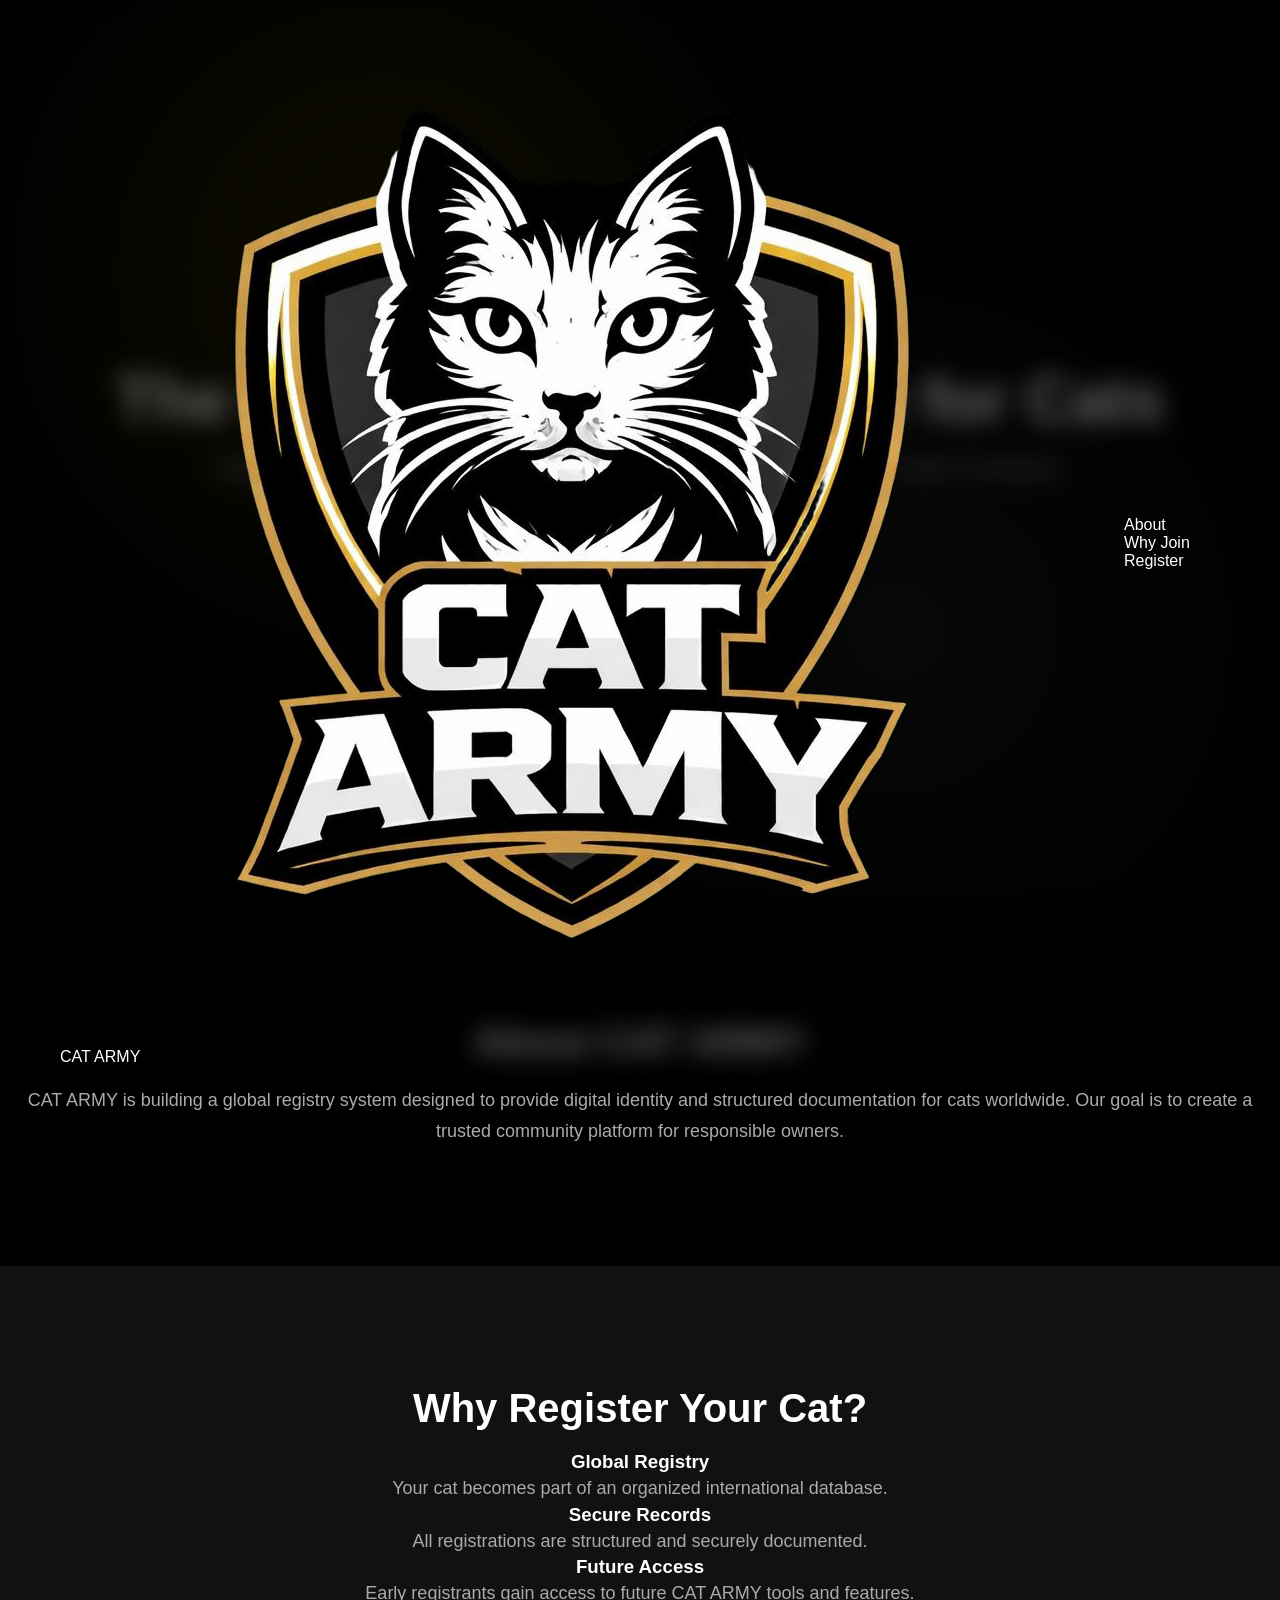
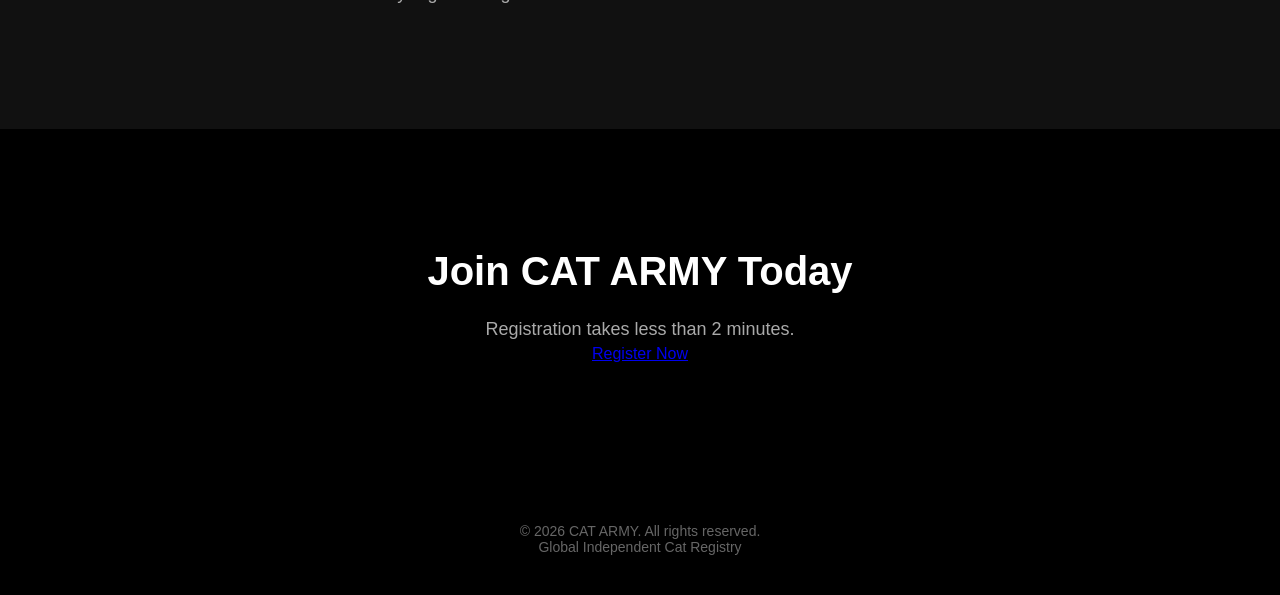
==== index.html @ f0251728 "index.html" ====
<!DOCTYPE html>
<html lang="en">
<head>
<meta charset="UTF-8">
<meta name="viewport" content="width=device-width, initial-scale=1.0">
<title>CAT ARMY | Global Cat Registry</title>

<link rel="preconnect" href="https://fonts.googleapis.com">
<link href="https://fonts.googleapis.com/css2?family=Inter:wght@300;400;600;800&display=swap" rel="stylesheet">

<link rel="stylesheet" href="style.css">
</head>

<body>

<header class="navbar">
    <div class="container nav-container">
        <div class="brand">
            <img src="logo.png" alt="CAT ARMY Logo">
            <span>CAT ARMY</span>
        </div>

        <nav>
            <a href="#about">About</a>
            <a href="#features">Why Join</a>
            <a href="#register">Register</a>
        </nav>
    </div>
</header>

<section class="hero">
    <div class="hero-content">
        <h1>The Global Digital Identity for Cats</h1>
        <p>
            Register your cat in the world’s first independent digital cat registry.
            Secure. Verified. Worldwide.
        </p>

        <a href="https://forms.gle/vBxjdcAimQDf6kmS7" target="_blank" class="btn-primary">
            Register Your Cat
        </a>
    </div>
</section>

<section id="about" class="section">
    <div class="container">
        <h2>About CAT ARMY</h2>
        <p>
            CAT ARMY is building a global registry system designed to provide
            digital identity and structured documentation for cats worldwide.
            Our goal is to create a trusted community platform for responsible owners.
        </p>
    </div>
</section>

<section id="features" class="section dark">
    <div class="container">
        <h2>Why Register Your Cat?</h2>

        <div class="features-grid">
            <div class="feature-card">
                <h3>Global Registry</h3>
                <p>Your cat becomes part of an organized international database.</p>
            </div>

            <div class="feature-card">
                <h3>Secure Records</h3>
                <p>All registrations are structured and securely documented.</p>
            </div>

            <div class="feature-card">
                <h3>Future Access</h3>
                <p>Early registrants gain access to future CAT ARMY tools and features.</p>
            </div>
        </div>
    </div>
</section>

<section id="register" class="section register-section">
    <div class="container">
        <h2>Join CAT ARMY Today</h2>
        <p>Registration takes less than 2 minutes.</p>

        <a href="https://forms.gle/vBxjdcAimQDf6kmS7" target="_blank" class="btn-primary large">
            Register Now
        </a>
    </div>
</section>

<footer>
    <div class="container footer-content">
        <p>© 2026 CAT ARMY. All rights reserved.</p>
        <p>Global Independent Cat Registry</p>
    </div>
</footer>

</body>
</html>
---- style.css ----
* {
    margin: 0;
    padding: 0;
    box-sizing: border-box;
}

body {
    font-family: 'Montserrat', sans-serif;
    background: #000;
    color: white;
    scroll-behavior: smooth;
}

/* NAVBAR */
.navbar {
    position: fixed;
    width: 100%;
    padding: 20px 60px;
    background: rgba(0,0,0,0.6);
    backdrop-filter: blur(12px);
    z-index: 1000;
}

.nav-container {
    display: flex;
    justify-content: space-between;
    align-items: center;
}

.logo {
    font-weight: 900;
    font-size: 22px;
    color: gold;
}

nav a {
    color: white;
    margin-left: 40px;
    text-decoration: none;
    font-weight: 500;
    transition: 0.3s;
}

nav a:hover {
    color: gold;
}

/* HERO */
.hero {
    height: 100vh;
    display: flex;
    align-items: center;
    justify-content: center;
    text-align: center;
    padding: 0 20px;
    background:
        radial-gradient(circle at 30% 30%, rgba(255,215,0,0.15), transparent 40%),
        radial-gradient(circle at 70% 70%, rgba(255,255,255,0.08), transparent 40%),
        #000;
}

.hero-content h1 {
    font-size: 64px;
    font-weight: 900;
    margin-bottom: 20px;
}

.hero-content p {
    font-size: 20px;
    color: #bbb;
    margin-bottom: 40px;
}

/* BUTTON */
.btn {
    display: inline-block;
    padding: 15px 40px;
    background: linear-gradient(45deg, gold, #d4af37);
    color: black;
    text-decoration: none;
    font-weight: 700;
    border-radius: 6px;
    transition: 0.3s ease;
}

.btn:hover {
    transform: translateY(-5px);
    box-shadow: 0 15px 30px rgba(255,215,0,0.3);
}

/* SECTIONS */
.section {
    padding: 120px 20px;
    text-align: center;
}

.section-content {
    max-width: 800px;
    margin: auto;
}

.section h2 {
    font-size: 40px;
    margin-bottom: 20px;
}

.section p {
    color: #aaa;
    line-height: 1.7;
    font-size: 18px;
}

.dark {
    background: #111;
}

.darker {
    background: #0a0a0a;
}

/* FOOTER */
footer {
    padding: 40px;
    text-align: center;
    background: #000;
    color: #666;
    font-size: 14px;
}
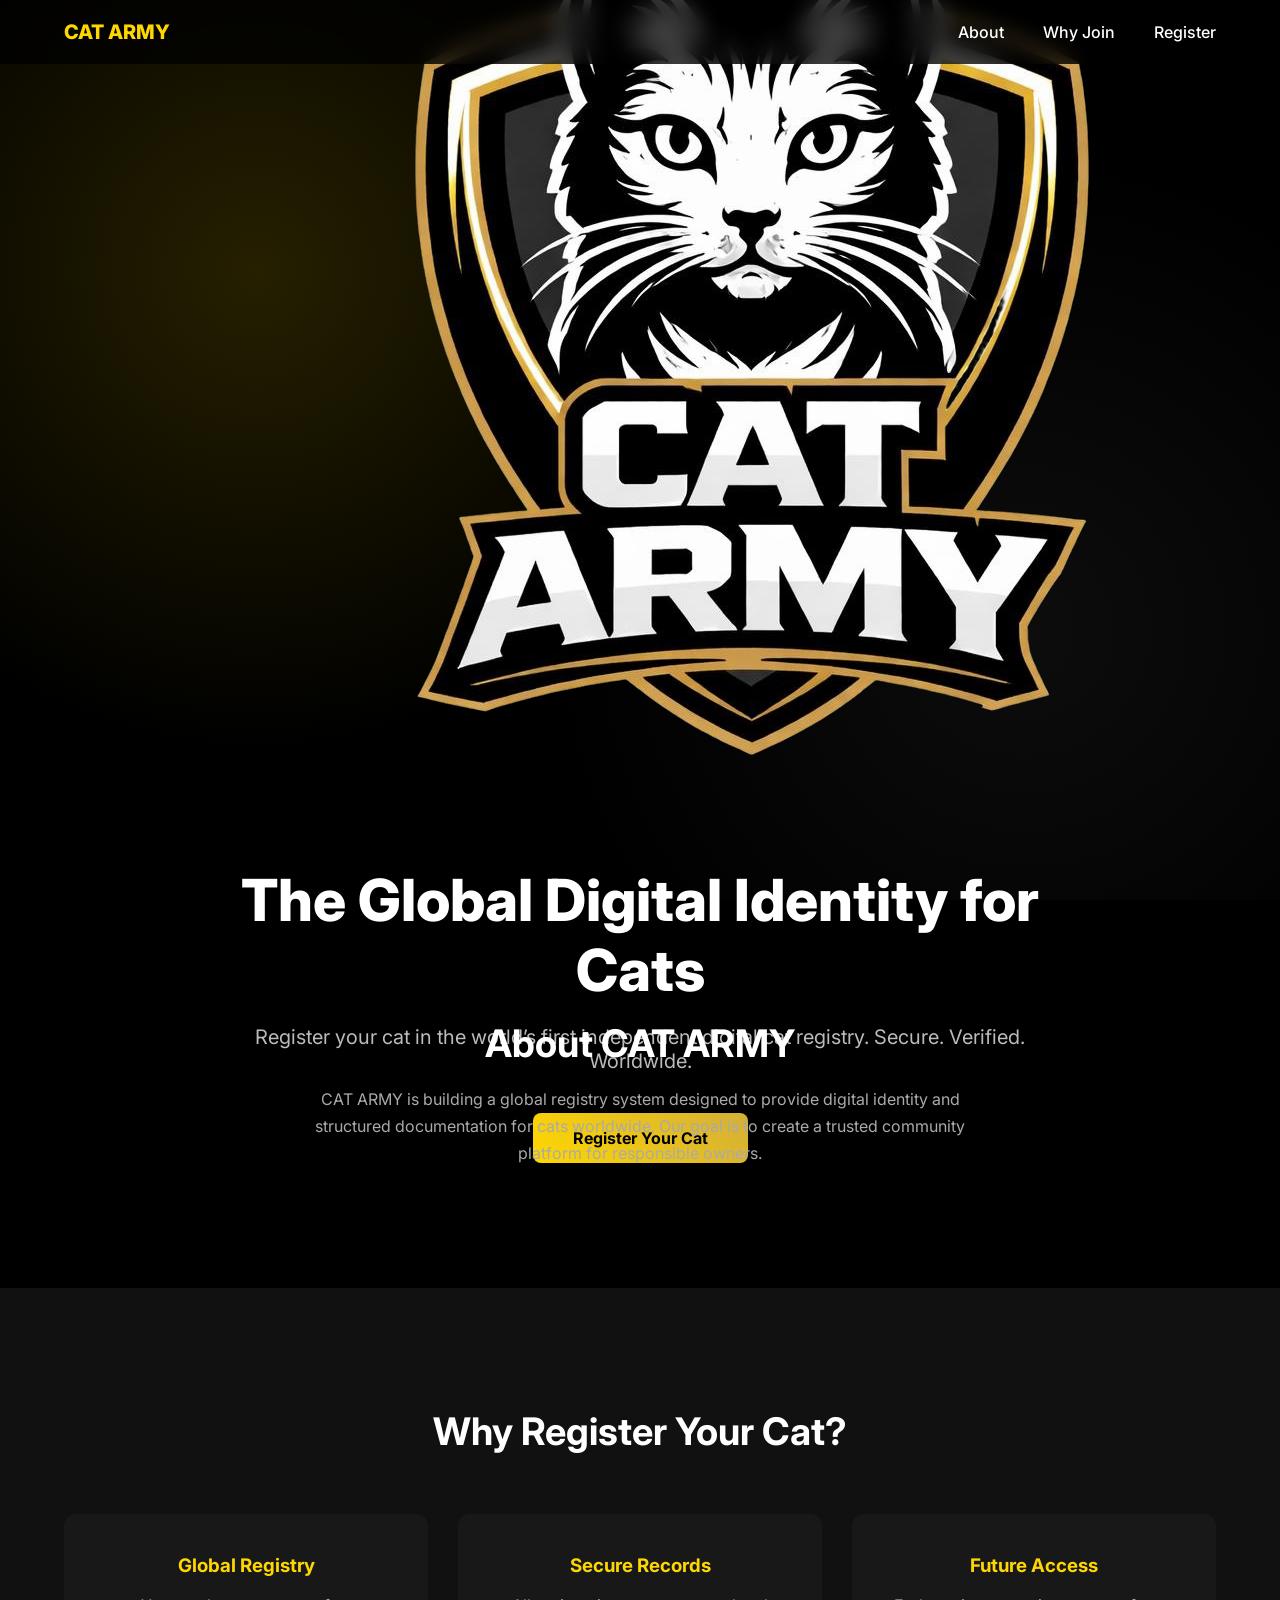
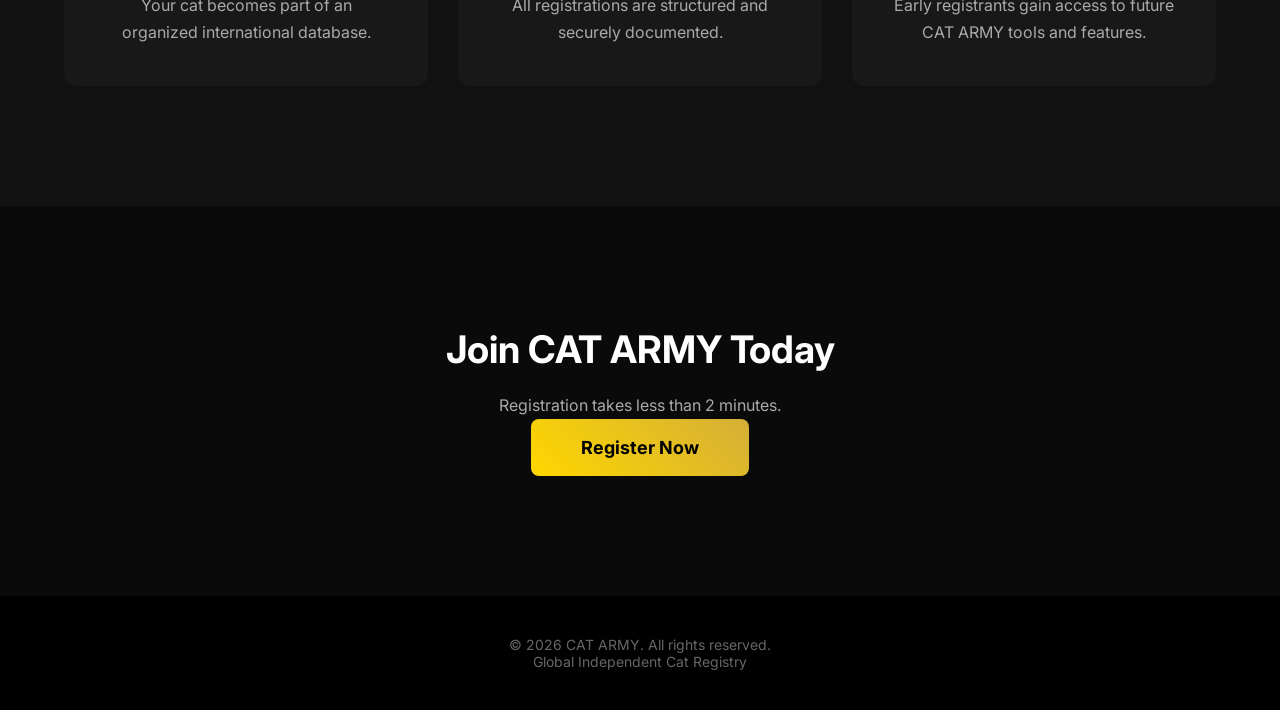
==== commit 173317e8: "index.html" ====
--- a/index.html
+++ b/index.html
@@ -16,8 +16,7 @@
 <header class="navbar">
     <div class="container nav-container">
         <div class="brand">
-            <img src="logo.png" alt="CAT ARMY Logo">
-            <span>CAT ARMY</span>
+            CAT ARMY
         </div>
 
         <nav>
@@ -30,7 +29,11 @@
 
 <section class="hero">
     <div class="hero-content">
+
+        <img src="logo.png" alt="CAT ARMY Logo" class="hero-logo">
+
         <h1>The Global Digital Identity for Cats</h1>
+
         <p>
             Register your cat in the world’s first independent digital cat registry.
             Secure. Verified. Worldwide.
@@ -39,6 +42,7 @@
         <a href="https://forms.gle/vBxjdcAimQDf6kmS7" target="_blank" class="btn-primary">
             Register Your Cat
         </a>
+
     </div>
 </section>
 
--- a/style.css
+++ b/style.css
@@ -5,19 +5,25 @@
 }
 
 body {
-    font-family: 'Montserrat', sans-serif;
+    font-family: 'Inter', sans-serif;
     background: #000;
     color: white;
     scroll-behavior: smooth;
+}
+
+.container {
+    width: 90%;
+    max-width: 1200px;
+    margin: auto;
 }
 
 /* NAVBAR */
 .navbar {
     position: fixed;
     width: 100%;
-    padding: 20px 60px;
-    background: rgba(0,0,0,0.6);
-    backdrop-filter: blur(12px);
+    padding: 20px 0;
+    background: rgba(0,0,0,0.75);
+    backdrop-filter: blur(10px);
     z-index: 1000;
 }
 
@@ -27,15 +33,23 @@
     align-items: center;
 }
 
-.logo {
-    font-weight: 900;
-    font-size: 22px;
+.brand {
+    display: flex;
+    align-items: center;
+    gap: 12px;
+    font-weight: 800;
+    font-size: 20px;
     color: gold;
+}
+
+.brand img {
+    width: 40px;
+    height: 40px;
 }
 
 nav a {
     color: white;
-    margin-left: 40px;
+    margin-left: 35px;
     text-decoration: none;
     font-weight: 500;
     transition: 0.3s;
@@ -52,77 +66,108 @@
     align-items: center;
     justify-content: center;
     text-align: center;
-    padding: 0 20px;
+    padding-top: 100px;
     background:
-        radial-gradient(circle at 30% 30%, rgba(255,215,0,0.15), transparent 40%),
-        radial-gradient(circle at 70% 70%, rgba(255,255,255,0.08), transparent 40%),
+        radial-gradient(circle at 20% 30%, rgba(255,215,0,0.15), transparent 40%),
+        radial-gradient(circle at 80% 70%, rgba(255,255,255,0.05), transparent 40%),
         #000;
 }
 
-.hero-content h1 {
-    font-size: 64px;
-    font-weight: 900;
+.hero-content {
+    max-width: 800px;
+}
+
+.hero h1 {
+    font-size: 58px;
+    font-weight: 800;
     margin-bottom: 20px;
 }
 
-.hero-content p {
+.hero p {
     font-size: 20px;
     color: #bbb;
     margin-bottom: 40px;
 }
 
 /* BUTTON */
-.btn {
+.btn-primary {
     display: inline-block;
     padding: 15px 40px;
     background: linear-gradient(45deg, gold, #d4af37);
     color: black;
     text-decoration: none;
     font-weight: 700;
-    border-radius: 6px;
+    border-radius: 8px;
     transition: 0.3s ease;
 }
 
-.btn:hover {
-    transform: translateY(-5px);
+.btn-primary:hover {
+    transform: translateY(-4px);
     box-shadow: 0 15px 30px rgba(255,215,0,0.3);
+}
+
+.large {
+    padding: 18px 50px;
+    font-size: 18px;
 }
 
 /* SECTIONS */
 .section {
-    padding: 120px 20px;
+    padding: 120px 0;
     text-align: center;
 }
 
-.section-content {
-    max-width: 800px;
-    margin: auto;
+.section.dark {
+    background: #111;
 }
 
 .section h2 {
-    font-size: 40px;
+    font-size: 38px;
     margin-bottom: 20px;
 }
 
 .section p {
+    max-width: 700px;
+    margin: auto;
     color: #aaa;
     line-height: 1.7;
-    font-size: 18px;
 }
 
-.dark {
-    background: #111;
+/* FEATURES */
+.features-grid {
+    margin-top: 60px;
+    display: grid;
+    grid-template-columns: repeat(auto-fit, minmax(250px, 1fr));
+    gap: 30px;
 }
 
-.darker {
+.feature-card {
+    background: #181818;
+    padding: 40px;
+    border-radius: 12px;
+    transition: 0.3s;
+}
+
+.feature-card:hover {
+    transform: translateY(-8px);
+    background: #1f1f1f;
+}
+
+.feature-card h3 {
+    margin-bottom: 15px;
+    color: gold;
+}
+
+/* REGISTER SECTION */
+.register-section {
     background: #0a0a0a;
 }
 
 /* FOOTER */
 footer {
-    padding: 40px;
+    background: #000;
+    padding: 40px 0;
     text-align: center;
-    background: #000;
     color: #666;
     font-size: 14px;
 }
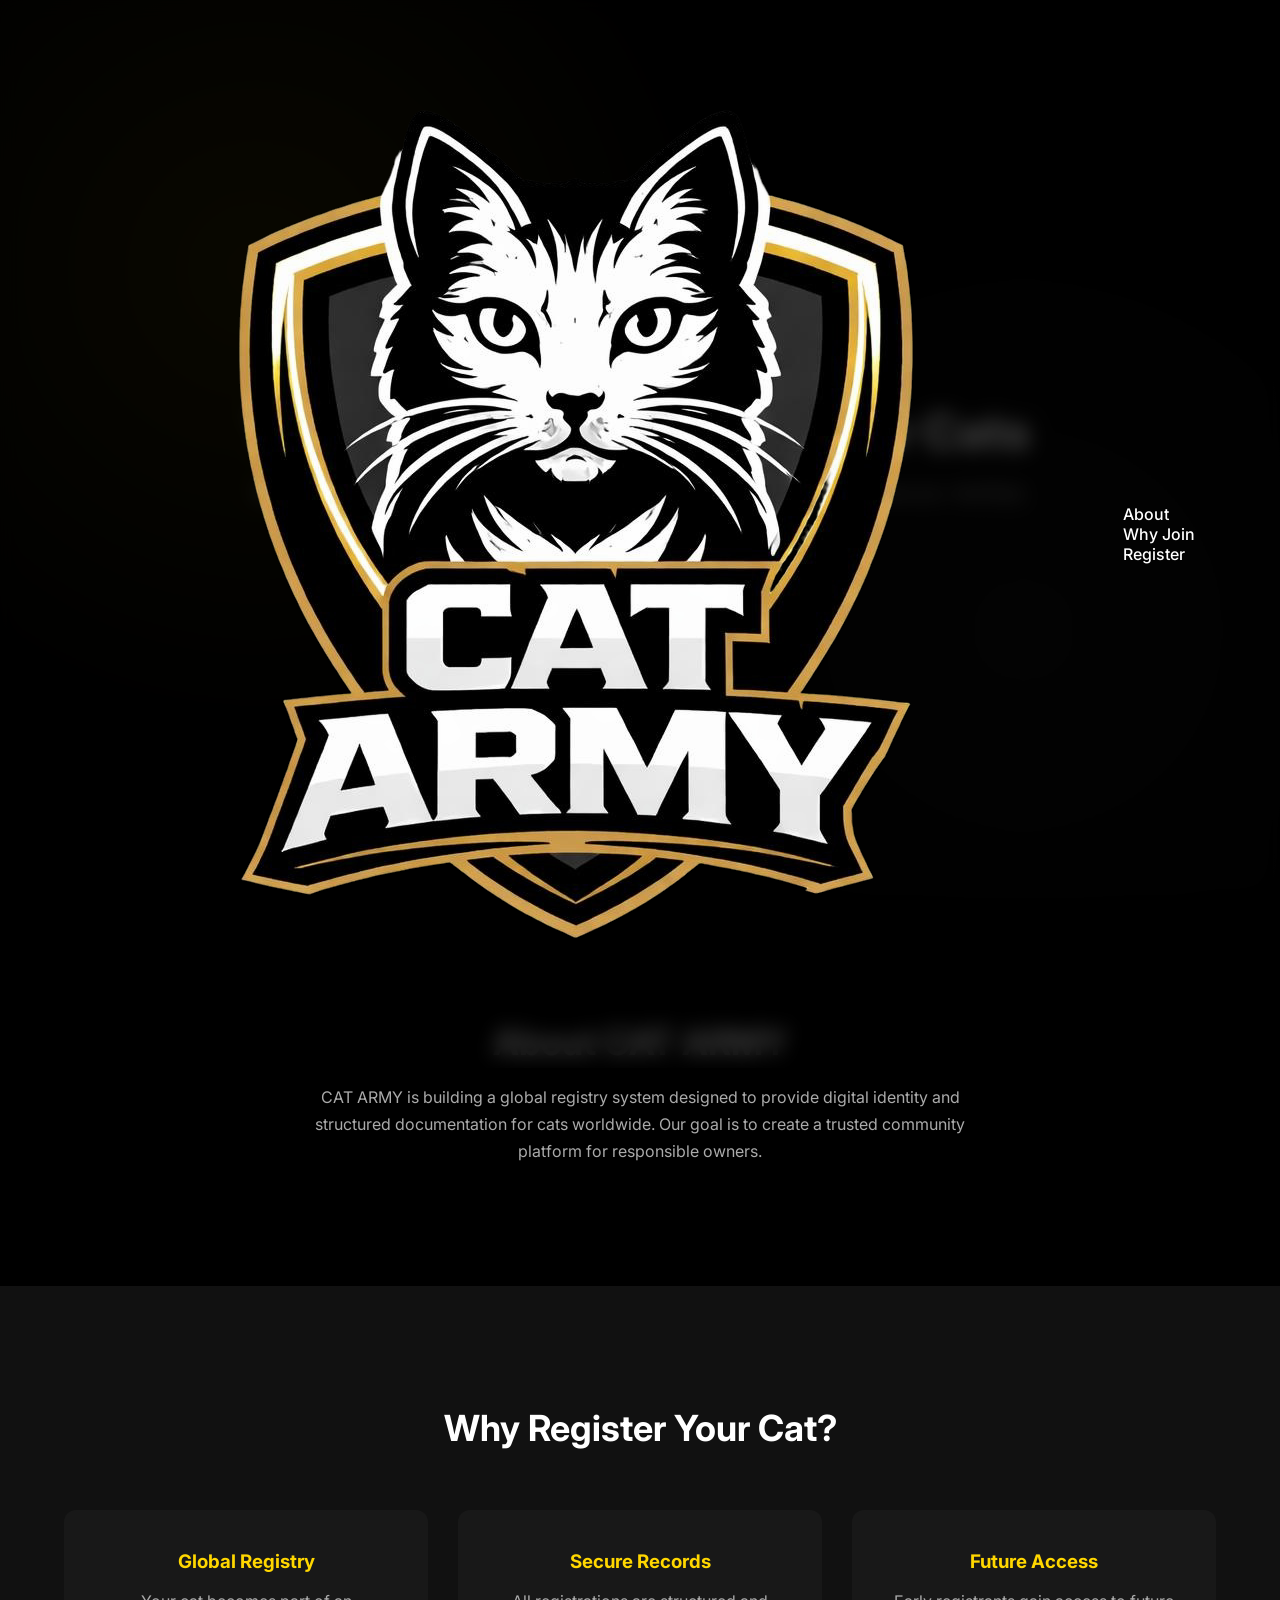
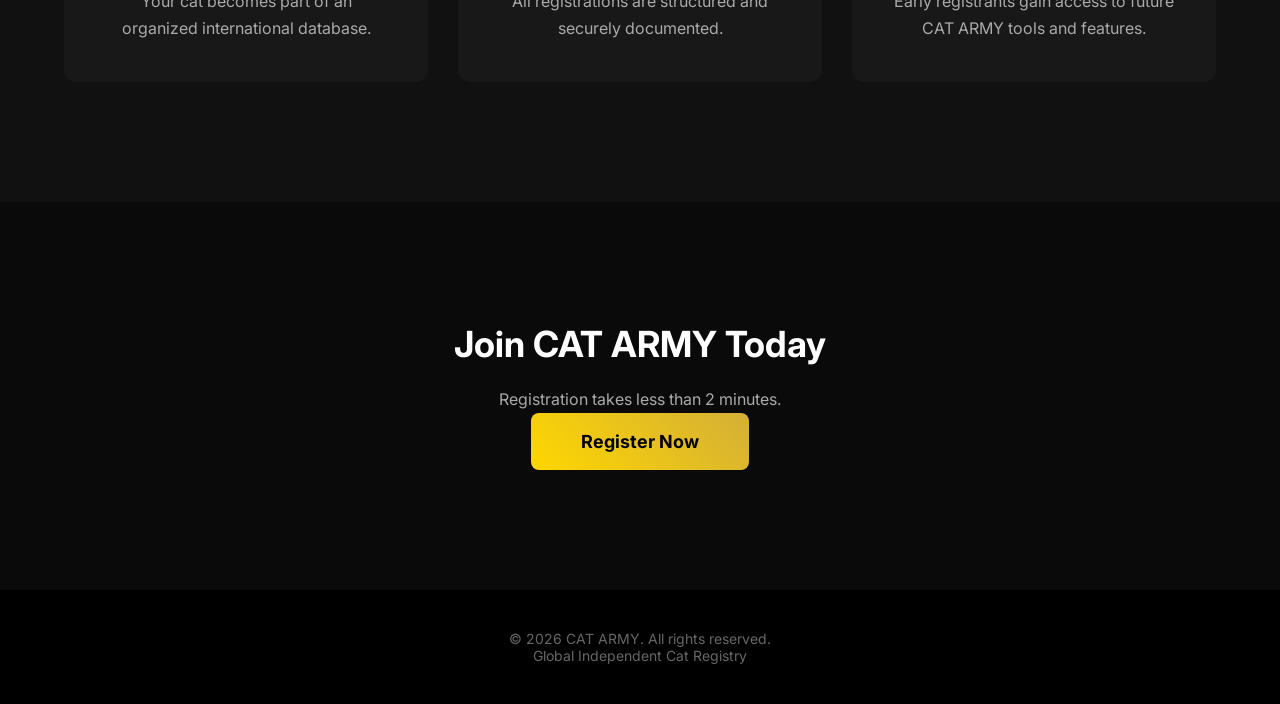
==== commit 0af71e88: "Update index.html" ====
--- a/index.html
+++ b/index.html
@@ -15,27 +15,28 @@
 
 <header class="navbar">
     <div class="container nav-container">
-        <div class="brand">
-            CAT ARMY
-        </div>
+
+        <!-- Clickable circle logo -->
+        <a href="index.html" class="logo-link">
+            <img src="logo.png" alt="CAT ARMY Logo" class="nav-logo">
+        </a>
 
         <nav>
             <a href="#about">About</a>
             <a href="#features">Why Join</a>
             <a href="#register">Register</a>
         </nav>
+
     </div>
 </header>
 
 <section class="hero">
     <div class="hero-content">
 
-        <img src="logo.png" alt="CAT ARMY Logo" class="hero-logo">
-
         <h1>The Global Digital Identity for Cats</h1>
 
         <p>
-            Register your cat in the world’s first independent digital cat registry.
+            Register your cat in the world's first independent digital cat registry.
             Secure. Verified. Worldwide.
         </p>
 
--- a/style.css
+++ b/style.css
@@ -34,17 +34,9 @@
 }
 
 .brand {
-    display: flex;
-    align-items: center;
-    gap: 12px;
     font-weight: 800;
     font-size: 20px;
     color: gold;
-}
-
-.brand img {
-    width: 40px;
-    height: 40px;
 }
 
 nav a {
@@ -61,12 +53,12 @@
 
 /* HERO */
 .hero {
-    height: 100vh;
+    min-height: 100vh;
     display: flex;
     align-items: center;
     justify-content: center;
     text-align: center;
-    padding-top: 100px;
+    padding-top: 120px;
     background:
         radial-gradient(circle at 20% 30%, rgba(255,215,0,0.15), transparent 40%),
         radial-gradient(circle at 80% 70%, rgba(255,255,255,0.05), transparent 40%),
@@ -77,8 +69,14 @@
     max-width: 800px;
 }
 
+.hero-logo {
+    width: 320px;
+    max-width: 80%;
+    margin-bottom: 40px;
+}
+
 .hero h1 {
-    font-size: 58px;
+    font-size: 48px;
     font-weight: 800;
     margin-bottom: 20px;
 }
@@ -122,7 +120,7 @@
 }
 
 .section h2 {
-    font-size: 38px;
+    font-size: 36px;
     margin-bottom: 20px;
 }
 
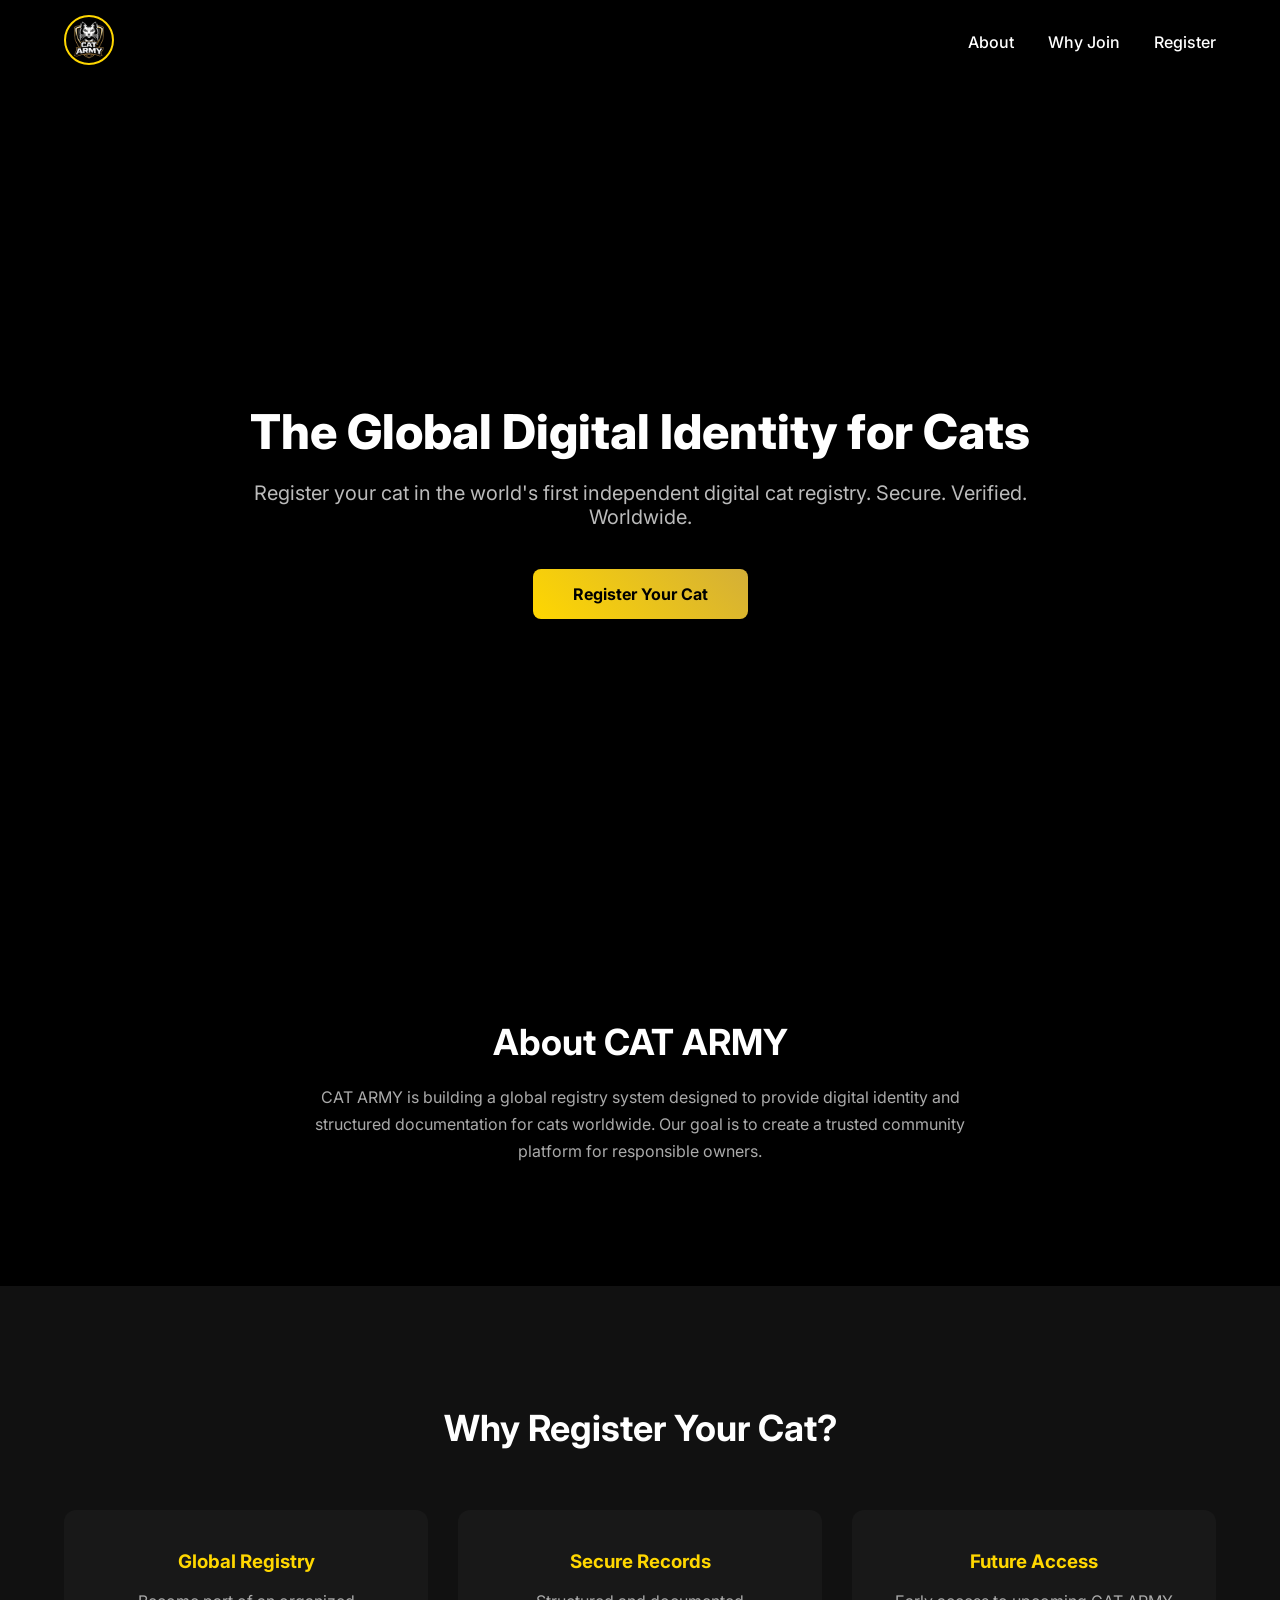
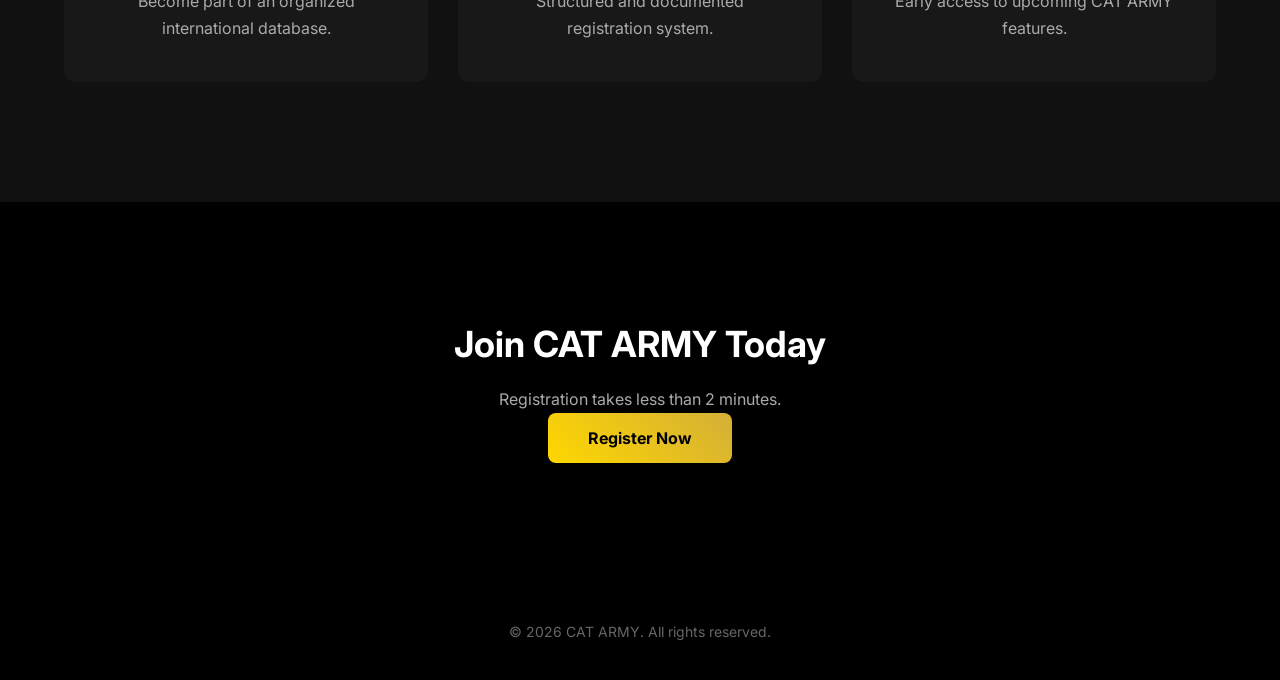
==== commit 6219e409: "index.html" ====
--- a/index.html
+++ b/index.html
@@ -5,9 +5,7 @@
 <meta name="viewport" content="width=device-width, initial-scale=1.0">
 <title>CAT ARMY | Global Cat Registry</title>
 
-<link rel="preconnect" href="https://fonts.googleapis.com">
-<link href="https://fonts.googleapis.com/css2?family=Inter:wght@300;400;600;800&display=swap" rel="stylesheet">
-
+<link href="https://fonts.googleapis.com/css2?family=Inter:wght@400;600;800&display=swap" rel="stylesheet">
 <link rel="stylesheet" href="style.css">
 </head>
 
@@ -16,9 +14,9 @@
 <header class="navbar">
     <div class="container nav-container">
 
-        <!-- Clickable circle logo -->
-        <a href="index.html" class="logo-link">
-            <img src="logo.png" alt="CAT ARMY Logo" class="nav-logo">
+        <!-- Circular clickable logo -->
+        <a href="index.html">
+            <img src="logo.png" class="nav-logo" alt="CAT ARMY">
         </a>
 
         <nav>
@@ -32,9 +30,7 @@
 
 <section class="hero">
     <div class="hero-content">
-
         <h1>The Global Digital Identity for Cats</h1>
-
         <p>
             Register your cat in the world's first independent digital cat registry.
             Secure. Verified. Worldwide.
@@ -43,7 +39,6 @@
         <a href="https://forms.gle/vBxjdcAimQDf6kmS7" target="_blank" class="btn-primary">
             Register Your Cat
         </a>
-
     </div>
 </section>
 
@@ -65,38 +60,35 @@
         <div class="features-grid">
             <div class="feature-card">
                 <h3>Global Registry</h3>
-                <p>Your cat becomes part of an organized international database.</p>
+                <p>Become part of an organized international database.</p>
             </div>
 
             <div class="feature-card">
                 <h3>Secure Records</h3>
-                <p>All registrations are structured and securely documented.</p>
+                <p>Structured and documented registration system.</p>
             </div>
 
             <div class="feature-card">
                 <h3>Future Access</h3>
-                <p>Early registrants gain access to future CAT ARMY tools and features.</p>
+                <p>Early access to upcoming CAT ARMY features.</p>
             </div>
         </div>
     </div>
 </section>
 
-<section id="register" class="section register-section">
+<section id="register" class="section">
     <div class="container">
         <h2>Join CAT ARMY Today</h2>
         <p>Registration takes less than 2 minutes.</p>
 
-        <a href="https://forms.gle/vBxjdcAimQDf6kmS7" target="_blank" class="btn-primary large">
+        <a href="https://forms.gle/vBxjdcAimQDf6kmS7" target="_blank" class="btn-primary">
             Register Now
         </a>
     </div>
 </section>
 
 <footer>
-    <div class="container footer-content">
-        <p>© 2026 CAT ARMY. All rights reserved.</p>
-        <p>Global Independent Cat Registry</p>
-    </div>
+    <p>© 2026 CAT ARMY. All rights reserved.</p>
 </footer>
 
 </body>
--- a/style.css
+++ b/style.css
@@ -21,9 +21,9 @@
 .navbar {
     position: fixed;
     width: 100%;
-    padding: 20px 0;
-    background: rgba(0,0,0,0.75);
-    backdrop-filter: blur(10px);
+    padding: 15px 0;
+    background: rgba(0,0,0,0.85);
+    backdrop-filter: blur(8px);
     z-index: 1000;
 }
 
@@ -33,15 +33,29 @@
     align-items: center;
 }
 
-.brand {
-    font-weight: 800;
-    font-size: 20px;
-    color: gold;
+/* Small circle logo */
+.logo-link {
+    display: flex;
+    align-items: center;
+}
+
+.nav-logo {
+    width: 50px;
+    height: 50px;
+    object-fit: cover;
+    border-radius: 50%;
+    border: 2px solid gold;
+    cursor: pointer;
+    transition: 0.3s;
+}
+
+.nav-logo:hover {
+    transform: scale(1.05);
 }
 
 nav a {
     color: white;
-    margin-left: 35px;
+    margin-left: 30px;
     text-decoration: none;
     font-weight: 500;
     transition: 0.3s;
@@ -59,20 +73,11 @@
     justify-content: center;
     text-align: center;
     padding-top: 120px;
-    background:
-        radial-gradient(circle at 20% 30%, rgba(255,215,0,0.15), transparent 40%),
-        radial-gradient(circle at 80% 70%, rgba(255,255,255,0.05), transparent 40%),
-        #000;
+    background: #000;
 }
 
 .hero-content {
     max-width: 800px;
-}
-
-.hero-logo {
-    width: 320px;
-    max-width: 80%;
-    margin-bottom: 40px;
 }
 
 .hero h1 {
@@ -101,7 +106,7 @@
 
 .btn-primary:hover {
     transform: translateY(-4px);
-    box-shadow: 0 15px 30px rgba(255,215,0,0.3);
+    box-shadow: 0 10px 25px rgba(255,215,0,0.3);
 }
 
 .large {
@@ -147,7 +152,7 @@
 }
 
 .feature-card:hover {
-    transform: translateY(-8px);
+    transform: translateY(-6px);
     background: #1f1f1f;
 }
 
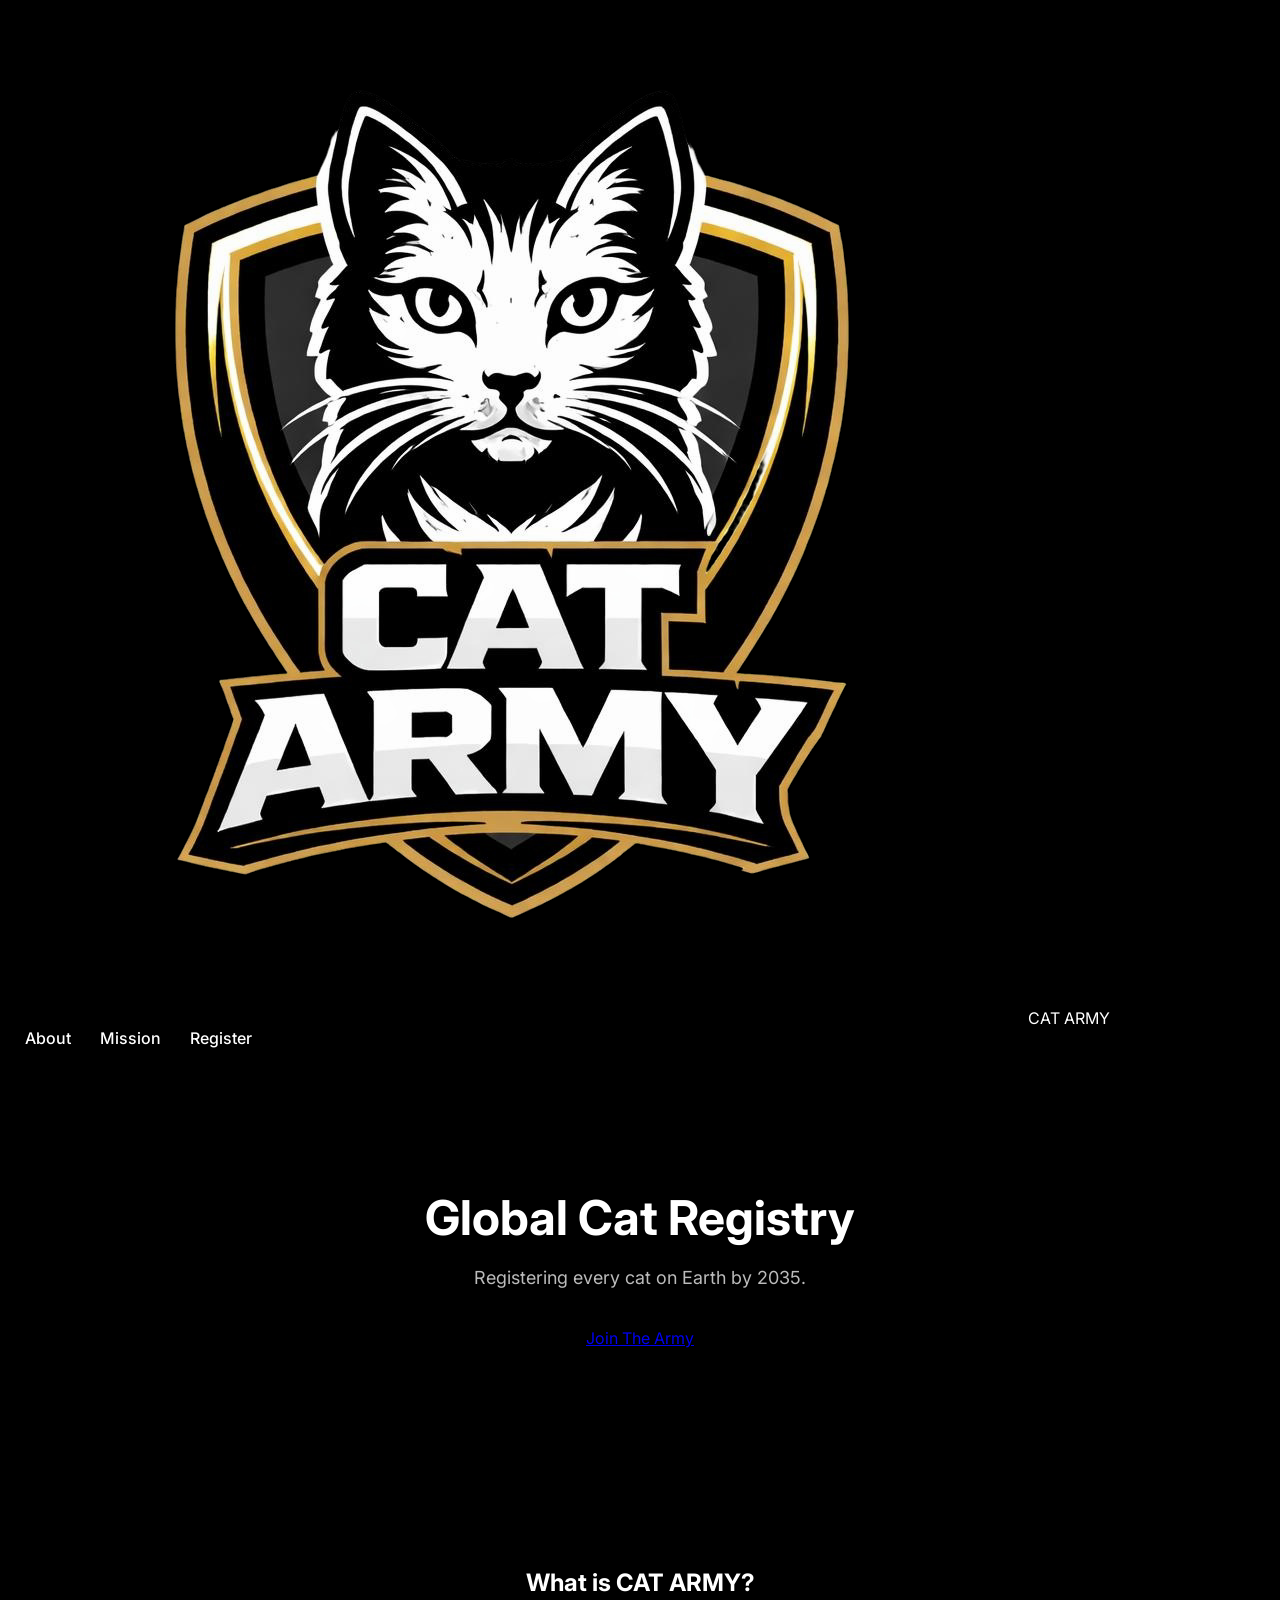
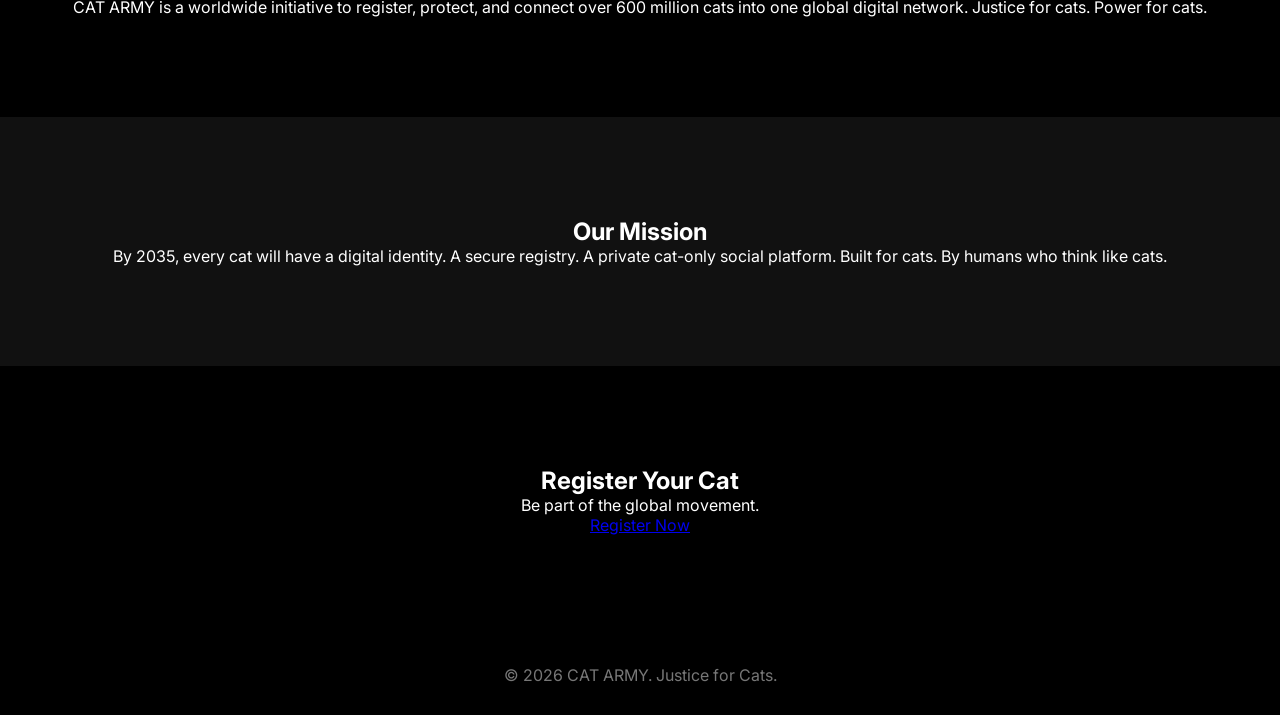
==== commit c2f86cf3: "index.html" ====
--- a/index.html
+++ b/index.html
@@ -1,95 +1,73 @@
 <!DOCTYPE html>
 <html lang="en">
 <head>
-<meta charset="UTF-8">
-<meta name="viewport" content="width=device-width, initial-scale=1.0">
-<title>CAT ARMY | Global Cat Registry</title>
+    <meta charset="UTF-8">
+    <title>CAT ARMY | Global Cat Registry</title>
+    <meta name="viewport" content="width=device-width, initial-scale=1.0">
 
-<link href="https://fonts.googleapis.com/css2?family=Inter:wght@400;600;800&display=swap" rel="stylesheet">
-<link rel="stylesheet" href="style.css">
+    <!-- Google Font -->
+    <link href="https://fonts.googleapis.com/css2?family=Inter:wght@300;400;600;700&display=swap" rel="stylesheet">
+
+    <link rel="stylesheet" href="style.css">
 </head>
-
 <body>
 
-<header class="navbar">
-    <div class="container nav-container">
+    <!-- HEADER -->
+    <header class="header">
+        <div class="logo">
+            <img src="CAT ARMY LOGO.png" alt="CAT ARMY">
+            <span>CAT ARMY</span>
+        </div>
 
-        <!-- Circular clickable logo -->
-        <a href="index.html">
-            <img src="logo.png" class="nav-logo" alt="CAT ARMY">
-        </a>
-
-        <nav>
+        <nav class="nav">
             <a href="#about">About</a>
-            <a href="#features">Why Join</a>
+            <a href="#mission">Mission</a>
             <a href="#register">Register</a>
         </nav>
+    </header>
 
-    </div>
-</header>
+    <!-- HERO -->
+    <section class="hero">
+        <div class="hero-content">
+            <h1>Global Cat Registry</h1>
+            <p>Registering every cat on Earth by 2035.</p>
+            <a href="#register" class="btn">Join The Army</a>
+        </div>
+    </section>
 
-<section class="hero">
-    <div class="hero-content">
-        <h1>The Global Digital Identity for Cats</h1>
+    <!-- ABOUT -->
+    <section class="section" id="about">
+        <h2>What is CAT ARMY?</h2>
         <p>
-            Register your cat in the world's first independent digital cat registry.
-            Secure. Verified. Worldwide.
+            CAT ARMY is a worldwide initiative to register, protect,
+            and connect over 600 million cats into one global digital network.
+            Justice for cats. Power for cats.
         </p>
+    </section>
 
-        <a href="https://forms.gle/vBxjdcAimQDf6kmS7" target="_blank" class="btn-primary">
-            Register Your Cat
-        </a>
-    </div>
-</section>
+    <!-- MISSION -->
+    <section class="section dark" id="mission">
+        <h2>Our Mission</h2>
+        <p>
+            By 2035, every cat will have a digital identity.
+            A secure registry. A private cat-only social platform.
+            Built for cats. By humans who think like cats.
+        </p>
+    </section>
 
-<section id="about" class="section">
-    <div class="container">
-        <h2>About CAT ARMY</h2>
+    <!-- REGISTER -->
+    <section class="section" id="register">
+        <h2>Register Your Cat</h2>
         <p>
-            CAT ARMY is building a global registry system designed to provide
-            digital identity and structured documentation for cats worldwide.
-            Our goal is to create a trusted community platform for responsible owners.
+            Be part of the global movement.
         </p>
-    </div>
-</section>
+        <a href="#" class="btn">Register Now</a>
+    </section>
 
-<section id="features" class="section dark">
-    <div class="container">
-        <h2>Why Register Your Cat?</h2>
-
-        <div class="features-grid">
-            <div class="feature-card">
-                <h3>Global Registry</h3>
-                <p>Become part of an organized international database.</p>
-            </div>
-
-            <div class="feature-card">
-                <h3>Secure Records</h3>
-                <p>Structured and documented registration system.</p>
-            </div>
-
-            <div class="feature-card">
-                <h3>Future Access</h3>
-                <p>Early access to upcoming CAT ARMY features.</p>
-            </div>
-        </div>
-    </div>
-</section>
-
-<section id="register" class="section">
-    <div class="container">
-        <h2>Join CAT ARMY Today</h2>
-        <p>Registration takes less than 2 minutes.</p>
-
-        <a href="https://forms.gle/vBxjdcAimQDf6kmS7" target="_blank" class="btn-primary">
-            Register Now
-        </a>
-    </div>
-</section>
-
-<footer>
-    <p>© 2026 CAT ARMY. All rights reserved.</p>
-</footer>
+    <!-- FOOTER -->
+    <footer>
+        <p>© 2026 CAT ARMY. Justice for Cats.</p>
+    </footer>
 
 </body>
 </html>
--- a/style.css
+++ b/style.css
@@ -8,12 +8,11 @@
     font-family: 'Inter', sans-serif;
     background: #000;
     color: white;
-    scroll-behavior: smooth;
 }
 
 .container {
     width: 90%;
-    max-width: 1200px;
+    max-width: 1100px;
     margin: auto;
 }
 
@@ -21,9 +20,8 @@
 .navbar {
     position: fixed;
     width: 100%;
+    background: #000;
     padding: 15px 0;
-    background: rgba(0,0,0,0.85);
-    backdrop-filter: blur(8px);
     z-index: 1000;
 }
 
@@ -33,12 +31,7 @@
     align-items: center;
 }
 
-/* Small circle logo */
-.logo-link {
-    display: flex;
-    align-items: center;
-}
-
+/* Circular logo */
 .nav-logo {
     width: 50px;
     height: 50px;
@@ -46,19 +39,13 @@
     border-radius: 50%;
     border: 2px solid gold;
     cursor: pointer;
-    transition: 0.3s;
-}
-
-.nav-logo:hover {
-    transform: scale(1.05);
 }
 
 nav a {
     color: white;
-    margin-left: 30px;
     text-decoration: none;
+    margin-left: 25px;
     font-weight: 500;
-    transition: 0.3s;
 }
 
 nav a:hover {
@@ -67,56 +54,35 @@
 
 /* HERO */
 .hero {
-    min-height: 100vh;
-    display: flex;
-    align-items: center;
-    justify-content: center;
+    padding-top: 140px;
+    padding-bottom: 120px;
     text-align: center;
-    padding-top: 120px;
-    background: #000;
-}
-
-.hero-content {
-    max-width: 800px;
 }
 
 .hero h1 {
     font-size: 48px;
-    font-weight: 800;
     margin-bottom: 20px;
 }
 
 .hero p {
-    font-size: 20px;
+    font-size: 18px;
     color: #bbb;
     margin-bottom: 40px;
 }
 
 /* BUTTON */
 .btn-primary {
-    display: inline-block;
-    padding: 15px 40px;
-    background: linear-gradient(45deg, gold, #d4af37);
+    background: gold;
     color: black;
+    padding: 15px 35px;
     text-decoration: none;
     font-weight: 700;
-    border-radius: 8px;
-    transition: 0.3s ease;
-}
-
-.btn-primary:hover {
-    transform: translateY(-4px);
-    box-shadow: 0 10px 25px rgba(255,215,0,0.3);
-}
-
-.large {
-    padding: 18px 50px;
-    font-size: 18px;
+    border-radius: 6px;
 }
 
 /* SECTIONS */
 .section {
-    padding: 120px 0;
+    padding: 100px 0;
     text-align: center;
 }
 
@@ -124,21 +90,8 @@
     background: #111;
 }
 
-.section h2 {
-    font-size: 36px;
-    margin-bottom: 20px;
-}
-
-.section p {
-    max-width: 700px;
-    margin: auto;
-    color: #aaa;
-    line-height: 1.7;
-}
-
-/* FEATURES */
 .features-grid {
-    margin-top: 60px;
+    margin-top: 50px;
     display: grid;
     grid-template-columns: repeat(auto-fit, minmax(250px, 1fr));
     gap: 30px;
@@ -146,14 +99,8 @@
 
 .feature-card {
     background: #181818;
-    padding: 40px;
-    border-radius: 12px;
-    transition: 0.3s;
-}
-
-.feature-card:hover {
-    transform: translateY(-6px);
-    background: #1f1f1f;
+    padding: 30px;
+    border-radius: 10px;
 }
 
 .feature-card h3 {
@@ -161,16 +108,9 @@
     color: gold;
 }
 
-/* REGISTER SECTION */
-.register-section {
-    background: #0a0a0a;
+footer {
+    text-align: center;
+    padding: 30px;
+    background: #000;
+    color: #777;
 }
-
-/* FOOTER */
-footer {
-    background: #000;
-    padding: 40px 0;
-    text-align: center;
-    color: #666;
-    font-size: 14px;
-}
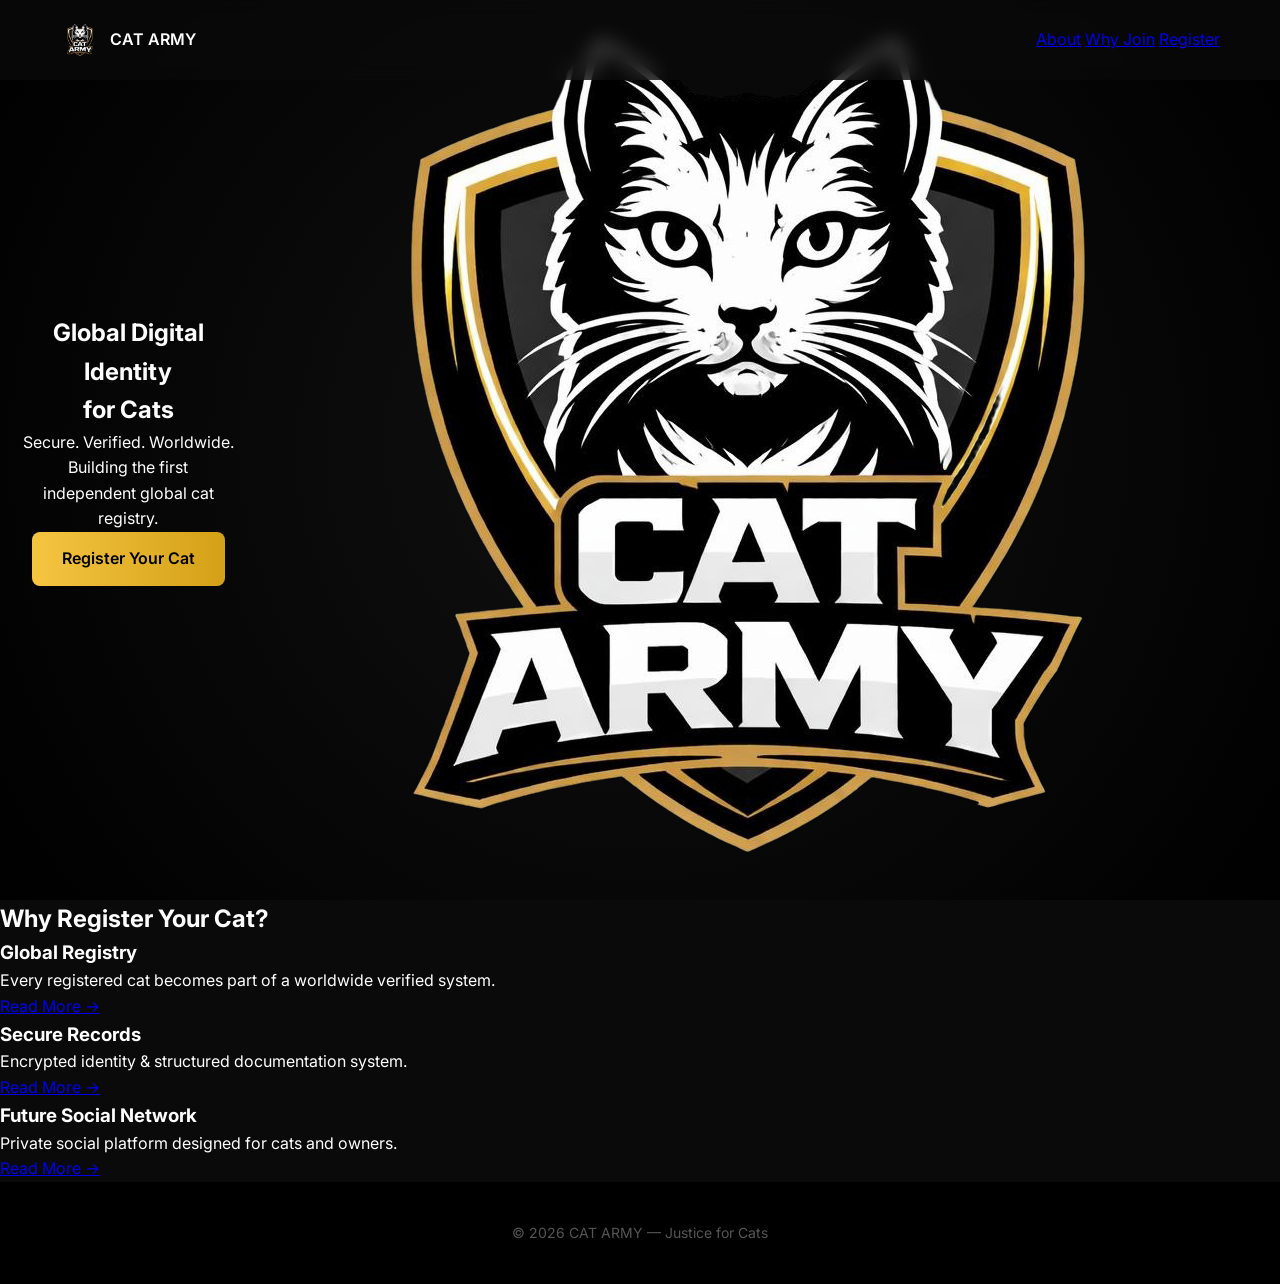
==== commit fb0620e3: "index.html" ====
--- a/index.html
+++ b/index.html
@@ -1,73 +1,86 @@
 <!DOCTYPE html>
 <html lang="en">
 <head>
-    <meta charset="UTF-8">
-    <title>CAT ARMY | Global Cat Registry</title>
-    <meta name="viewport" content="width=device-width, initial-scale=1.0">
+<meta charset="UTF-8">
+<meta name="viewport" content="width=device-width, initial-scale=1.0">
+<title>CAT ARMY | Global Cat Registry</title>
 
-    <!-- Google Font -->
-    <link href="https://fonts.googleapis.com/css2?family=Inter:wght@300;400;600;700&display=swap" rel="stylesheet">
+<link href="https://fonts.googleapis.com/css2?family=Inter:wght@300;400;600;700;800&display=swap" rel="stylesheet">
+<link rel="stylesheet" href="style.css">
 
-    <link rel="stylesheet" href="style.css">
 </head>
 <body>
 
-    <!-- HEADER -->
-    <header class="header">
-        <div class="logo">
-            <img src="CAT ARMY LOGO.png" alt="CAT ARMY">
-            <span>CAT ARMY</span>
+<header class="header">
+    <div class="logo">
+        <img src="CAT ARMY LOGO.png" alt="logo">
+        <span>CAT ARMY</span>
+    </div>
+
+    <nav>
+        <a href="#about">About</a>
+        <a href="#why">Why Join</a>
+        <a href="#register">Register</a>
+    </nav>
+</header>
+
+<!-- HERO SECTION -->
+<section class="hero">
+
+    <div class="hero-left">
+        <h1>
+            <span class="highlight">Global Digital Identity</span><br>
+            for Cats
+        </h1>
+
+        <p>
+            Secure. Verified. Worldwide.  
+            Building the first independent global cat registry.
+        </p>
+
+        <a href="#register" class="btn">Register Your Cat</a>
+    </div>
+
+    <div class="hero-right">
+        <div class="circle">
+            <img src="CAT ARMY LOGO.png" class="floating-cat" alt="cat">
+        </div>
+    </div>
+
+</section>
+
+<!-- WHY SECTION -->
+<section class="why" id="why">
+
+    <h2>Why Register Your Cat?</h2>
+
+    <div class="cards">
+
+        <div class="card">
+            <h3>Global Registry</h3>
+            <p>Every registered cat becomes part of a worldwide verified system.</p>
+            <a href="#" class="read-more">Read More →</a>
         </div>
 
-        <nav class="nav">
-            <a href="#about">About</a>
-            <a href="#mission">Mission</a>
-            <a href="#register">Register</a>
-        </nav>
-    </header>
+        <div class="card">
+            <h3>Secure Records</h3>
+            <p>Encrypted identity & structured documentation system.</p>
+            <a href="#" class="read-more">Read More →</a>
+        </div>
 
-    <!-- HERO -->
-    <section class="hero">
-        <div class="hero-content">
-            <h1>Global Cat Registry</h1>
-            <p>Registering every cat on Earth by 2035.</p>
-            <a href="#register" class="btn">Join The Army</a>
+        <div class="card">
+            <h3>Future Social Network</h3>
+            <p>Private social platform designed for cats and owners.</p>
+            <a href="#" class="read-more">Read More →</a>
         </div>
-    </section>
 
-    <!-- ABOUT -->
-    <section class="section" id="about">
-        <h2>What is CAT ARMY?</h2>
-        <p>
-            CAT ARMY is a worldwide initiative to register, protect,
-            and connect over 600 million cats into one global digital network.
-            Justice for cats. Power for cats.
-        </p>
-    </section>
+    </div>
 
-    <!-- MISSION -->
-    <section class="section dark" id="mission">
-        <h2>Our Mission</h2>
-        <p>
-            By 2035, every cat will have a digital identity.
-            A secure registry. A private cat-only social platform.
-            Built for cats. By humans who think like cats.
-        </p>
-    </section>
+</section>
 
-    <!-- REGISTER -->
-    <section class="section" id="register">
-        <h2>Register Your Cat</h2>
-        <p>
-            Be part of the global movement.
-        </p>
-        <a href="#" class="btn">Register Now</a>
-    </section>
-
-    <!-- FOOTER -->
-    <footer>
-        <p>© 2026 CAT ARMY. Justice for Cats.</p>
-    </footer>
+<footer>
+    © 2026 CAT ARMY — Justice for Cats
+</footer>
 
 </body>
 </html>
--- a/style.css
+++ b/style.css
@@ -1,116 +1,139 @@
+/* RESET */
 * {
     margin: 0;
     padding: 0;
     box-sizing: border-box;
 }
 
+/* BODY */
 body {
     font-family: 'Inter', sans-serif;
-    background: #000;
-    color: white;
+    background: #0a0a0a;
+    color: #ffffff;
+    line-height: 1.6;
 }
 
-.container {
-    width: 90%;
-    max-width: 1100px;
-    margin: auto;
-}
-
-/* NAVBAR */
-.navbar {
+/* HEADER */
+.header {
     position: fixed;
     width: 100%;
-    background: #000;
-    padding: 15px 0;
+    top: 0;
+    left: 0;
+    padding: 20px 60px;
+    display: flex;
+    justify-content: space-between;
+    align-items: center;
+    background: rgba(10, 10, 10, 0.7);
+    backdrop-filter: blur(10px);
     z-index: 1000;
 }
 
-.nav-container {
+.logo {
     display: flex;
-    justify-content: space-between;
     align-items: center;
+    gap: 10px;
+    font-weight: 600;
 }
 
-/* Circular logo */
-.nav-logo {
-    width: 50px;
-    height: 50px;
-    object-fit: cover;
-    border-radius: 50%;
-    border: 2px solid gold;
-    cursor: pointer;
+.logo img {
+    width: 40px;
 }
 
-nav a {
-    color: white;
+.nav a {
+    margin-left: 30px;
     text-decoration: none;
-    margin-left: 25px;
-    font-weight: 500;
+    color: #aaa;
+    font-weight: 400;
+    transition: 0.3s ease;
 }
 
-nav a:hover {
-    color: gold;
+.nav a:hover {
+    color: #ffffff;
 }
 
 /* HERO */
 .hero {
-    padding-top: 140px;
-    padding-bottom: 120px;
+    height: 100vh;
+    display: flex;
+    justify-content: center;
+    align-items: center;
     text-align: center;
+    padding: 0 20px;
+    background: radial-gradient(circle at center, #111 0%, #000 100%);
 }
 
-.hero h1 {
-    font-size: 48px;
+.hero-content h1 {
+    font-size: 56px;
+    font-weight: 700;
     margin-bottom: 20px;
 }
 
-.hero p {
-    font-size: 18px;
-    color: #bbb;
+.hero-content p {
+    font-size: 20px;
+    color: #aaa;
     margin-bottom: 40px;
 }
 
 /* BUTTON */
-.btn-primary {
-    background: gold;
-    color: black;
-    padding: 15px 35px;
+.btn {
+    display: inline-block;
+    padding: 14px 30px;
+    background: linear-gradient(90deg, #f5c542, #d4a017);
+    color: #000;
+    font-weight: 600;
+    border-radius: 8px;
     text-decoration: none;
-    font-weight: 700;
-    border-radius: 6px;
+    transition: 0.3s ease;
 }
 
-/* SECTIONS */
+.btn:hover {
+    transform: translateY(-3px);
+    box-shadow: 0 10px 20px rgba(245, 197, 66, 0.3);
+}
+
+/* SECTION */
 .section {
-    padding: 100px 0;
+    padding: 120px 20px;
     text-align: center;
+    max-width: 900px;
+    margin: auto;
+}
+
+.section h2 {
+    font-size: 36px;
+    margin-bottom: 20px;
+}
+
+.section p {
+    color: #aaa;
+    font-size: 18px;
 }
 
 .section.dark {
     background: #111;
 }
 
-.features-grid {
-    margin-top: 50px;
-    display: grid;
-    grid-template-columns: repeat(auto-fit, minmax(250px, 1fr));
-    gap: 30px;
+/* FOOTER */
+footer {
+    text-align: center;
+    padding: 40px 20px;
+    background: #000;
+    color: #555;
+    font-size: 14px;
 }
 
-.feature-card {
-    background: #181818;
-    padding: 30px;
-    border-radius: 10px;
+/* RESPONSIVE */
+@media (max-width: 768px) {
+
+    .header {
+        padding: 20px;
+    }
+
+    .hero-content h1 {
+        font-size: 36px;
+    }
+
+    .nav a {
+        margin-left: 15px;
+    }
 }
-
-.feature-card h3 {
-    margin-bottom: 15px;
-    color: gold;
-}
-
-footer {
-    text-align: center;
-    padding: 30px;
-    background: #000;
-    color: #777;
-}
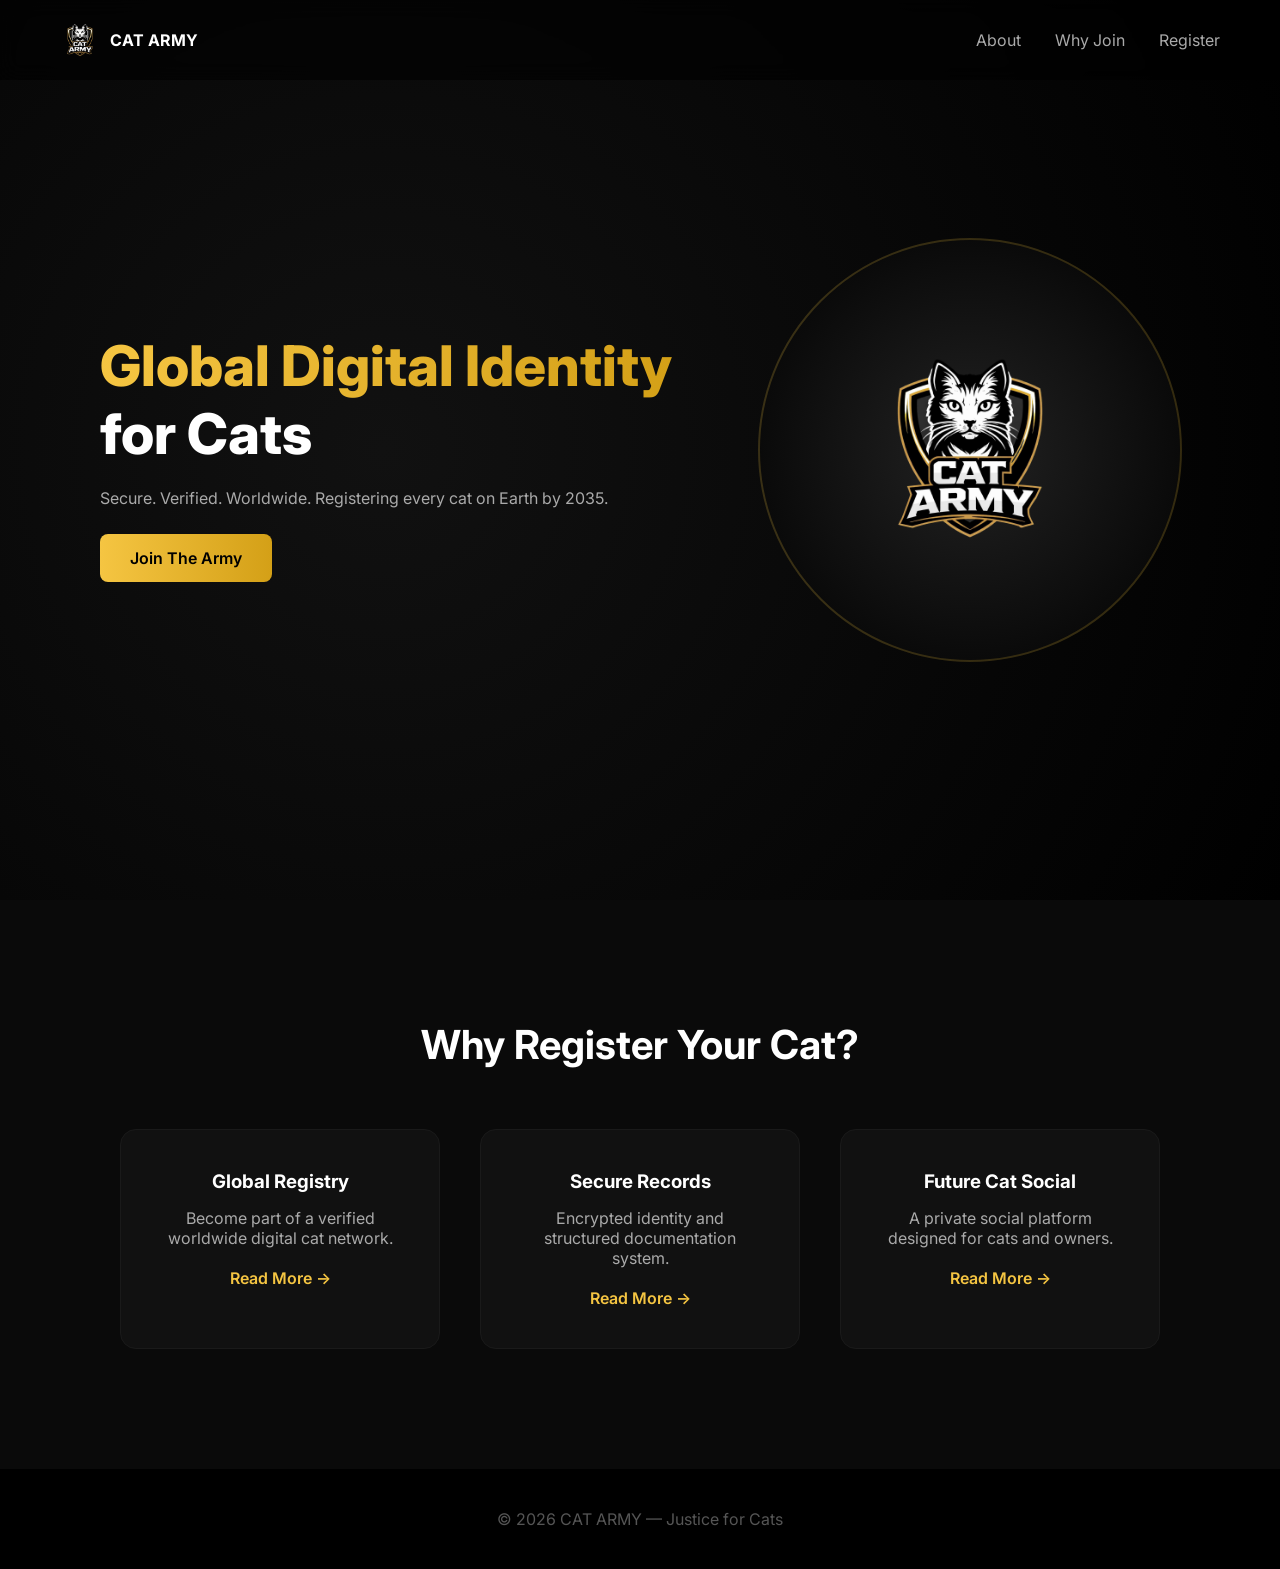
==== commit ab3763d1: "index.html" ====
--- a/index.html
+++ b/index.html
@@ -13,7 +13,7 @@
 
 <header class="header">
     <div class="logo">
-        <img src="CAT ARMY LOGO.png" alt="logo">
+        <img src="CAT ARMY LOGO.png" alt="CAT ARMY">
         <span>CAT ARMY</span>
     </div>
 
@@ -24,7 +24,7 @@
     </nav>
 </header>
 
-<!-- HERO SECTION -->
+<!-- HERO -->
 <section class="hero">
 
     <div class="hero-left">
@@ -35,15 +35,15 @@
 
         <p>
             Secure. Verified. Worldwide.  
-            Building the first independent global cat registry.
+            Registering every cat on Earth by 2035.
         </p>
 
-        <a href="#register" class="btn">Register Your Cat</a>
+        <a href="#register" class="btn">Join The Army</a>
     </div>
 
     <div class="hero-right">
         <div class="circle">
-            <img src="CAT ARMY LOGO.png" class="floating-cat" alt="cat">
+            <img src="CAT ARMY LOGO.png" class="floating-cat" alt="Cat">
         </div>
     </div>
 
@@ -58,19 +58,19 @@
 
         <div class="card">
             <h3>Global Registry</h3>
-            <p>Every registered cat becomes part of a worldwide verified system.</p>
+            <p>Become part of a verified worldwide digital cat network.</p>
             <a href="#" class="read-more">Read More →</a>
         </div>
 
         <div class="card">
             <h3>Secure Records</h3>
-            <p>Encrypted identity & structured documentation system.</p>
+            <p>Encrypted identity and structured documentation system.</p>
             <a href="#" class="read-more">Read More →</a>
         </div>
 
         <div class="card">
-            <h3>Future Social Network</h3>
-            <p>Private social platform designed for cats and owners.</p>
+            <h3>Future Cat Social</h3>
+            <p>A private social platform designed for cats and owners.</p>
             <a href="#" class="read-more">Read More →</a>
         </div>
 
--- a/style.css
+++ b/style.css
@@ -1,139 +1,216 @@
-/* RESET */
-* {
-    margin: 0;
-    padding: 0;
-    box-sizing: border-box;
-}
-
-/* BODY */
-body {
-    font-family: 'Inter', sans-serif;
-    background: #0a0a0a;
-    color: #ffffff;
-    line-height: 1.6;
+*{
+    margin:0;
+    padding:0;
+    box-sizing:border-box;
+}
+
+body{
+    font-family:'Inter',sans-serif;
+    background:#0a0a0a;
+    color:white;
+    overflow-x:hidden;
 }
 
 /* HEADER */
-.header {
-    position: fixed;
-    width: 100%;
-    top: 0;
-    left: 0;
-    padding: 20px 60px;
-    display: flex;
-    justify-content: space-between;
-    align-items: center;
-    background: rgba(10, 10, 10, 0.7);
-    backdrop-filter: blur(10px);
-    z-index: 1000;
-}
-
-.logo {
-    display: flex;
-    align-items: center;
-    gap: 10px;
-    font-weight: 600;
-}
-
-.logo img {
-    width: 40px;
-}
-
-.nav a {
-    margin-left: 30px;
-    text-decoration: none;
-    color: #aaa;
-    font-weight: 400;
-    transition: 0.3s ease;
-}
-
-.nav a:hover {
-    color: #ffffff;
+.header{
+    position:fixed;
+    width:100%;
+    padding:20px 60px;
+    display:flex;
+    justify-content:space-between;
+    align-items:center;
+    background:rgba(0,0,0,0.6);
+    backdrop-filter:blur(10px);
+    z-index:1000;
+}
+
+.logo{
+    display:flex;
+    align-items:center;
+    gap:10px;
+    font-weight:700;
+}
+
+.logo img{
+    width:40px;
+}
+
+nav a{
+    margin-left:30px;
+    text-decoration:none;
+    color:#aaa;
+    transition:0.3s;
+}
+
+nav a:hover{
+    color:#f5c542;
 }
 
 /* HERO */
-.hero {
-    height: 100vh;
-    display: flex;
-    justify-content: center;
-    align-items: center;
-    text-align: center;
-    padding: 0 20px;
-    background: radial-gradient(circle at center, #111 0%, #000 100%);
-}
-
-.hero-content h1 {
-    font-size: 56px;
-    font-weight: 700;
-    margin-bottom: 20px;
-}
-
-.hero-content p {
-    font-size: 20px;
-    color: #aaa;
-    margin-bottom: 40px;
-}
-
-/* BUTTON */
-.btn {
-    display: inline-block;
-    padding: 14px 30px;
-    background: linear-gradient(90deg, #f5c542, #d4a017);
-    color: #000;
-    font-weight: 600;
-    border-radius: 8px;
-    text-decoration: none;
-    transition: 0.3s ease;
-}
-
-.btn:hover {
-    transform: translateY(-3px);
-    box-shadow: 0 10px 20px rgba(245, 197, 66, 0.3);
-}
-
-/* SECTION */
-.section {
-    padding: 120px 20px;
-    text-align: center;
-    max-width: 900px;
-    margin: auto;
-}
-
-.section h2 {
-    font-size: 36px;
-    margin-bottom: 20px;
-}
-
-.section p {
-    color: #aaa;
-    font-size: 18px;
-}
-
-.section.dark {
-    background: #111;
+.hero{
+    height:100vh;
+    display:flex;
+    align-items:center;
+    justify-content:space-between;
+    padding:0 100px;
+    background:radial-gradient(circle at 30% 50%, #111 0%, #000 100%);
+}
+
+.hero-left{
+    max-width:600px;
+    animation:fadeUp 1.2s ease forwards;
+}
+
+.hero-left h1{
+    font-size:56px;
+    font-weight:800;
+    margin-bottom:20px;
+}
+
+.highlight{
+    background:linear-gradient(90deg,#f5c542,#d4a017);
+    -webkit-background-clip:text;
+    -webkit-text-fill-color:transparent;
+}
+
+.hero-left p{
+    color:#aaa;
+    margin-bottom:40px;
+}
+
+.btn{
+    padding:14px 30px;
+    background:linear-gradient(90deg,#f5c542,#d4a017);
+    border-radius:8px;
+    text-decoration:none;
+    color:black;
+    font-weight:600;
+    transition:0.3s;
+}
+
+.btn:hover{
+    transform:translateY(-5px);
+    box-shadow:0 15px 30px rgba(245,197,66,0.4);
+}
+
+/* CIRCLE ANIMATION */
+.hero-right{
+    position:relative;
+}
+
+.circle{
+    width:420px;
+    height:420px;
+    border-radius:50%;
+    background:radial-gradient(circle,#222,#000);
+    display:flex;
+    align-items:center;
+    justify-content:center;
+    position:relative;
+    animation:rotate 20s linear infinite;
+}
+
+.circle::before{
+    content:"";
+    position:absolute;
+    width:100%;
+    height:100%;
+    border-radius:50%;
+    border:2px solid rgba(245,197,66,0.2);
+    animation:pulse 3s ease-in-out infinite;
+}
+
+.floating-cat{
+    width:220px;
+    animation:float 4s ease-in-out infinite;
+}
+
+/* WHY SECTION */
+.why{
+    padding:120px 80px;
+    text-align:center;
+}
+
+.why h2{
+    font-size:40px;
+    margin-bottom:60px;
+}
+
+.cards{
+    display:flex;
+    gap:40px;
+    justify-content:center;
+    flex-wrap:wrap;
+}
+
+.card{
+    background:#111;
+    padding:40px;
+    border-radius:16px;
+    width:320px;
+    transition:0.4s;
+    border:1px solid #1a1a1a;
+}
+
+.card:hover{
+    transform:translateY(-10px);
+    border:1px solid #f5c542;
+    box-shadow:0 20px 40px rgba(0,0,0,0.6);
+}
+
+.card h3{
+    margin-bottom:15px;
+}
+
+.card p{
+    color:#aaa;
+    margin-bottom:20px;
+}
+
+.read-more{
+    text-decoration:none;
+    color:#f5c542;
+    font-weight:600;
 }
 
 /* FOOTER */
-footer {
-    text-align: center;
-    padding: 40px 20px;
-    background: #000;
-    color: #555;
-    font-size: 14px;
+footer{
+    padding:40px;
+    text-align:center;
+    color:#555;
+    background:#000;
+}
+
+/* ANIMATIONS */
+@keyframes float{
+    0%,100%{transform:translateY(0);}
+    50%{transform:translateY(-20px);}
+}
+
+@keyframes pulse{
+    0%,100%{transform:scale(1);opacity:0.6;}
+    50%{transform:scale(1.05);opacity:1;}
+}
+
+@keyframes rotate{
+    from{transform:rotate(0deg);}
+    to{transform:rotate(360deg);}
+}
+
+@keyframes fadeUp{
+    from{opacity:0;transform:translateY(40px);}
+    to{opacity:1;transform:translateY(0);}
 }
 
 /* RESPONSIVE */
-@media (max-width: 768px) {
-
-    .header {
-        padding: 20px;
+@media(max-width:1000px){
+    .hero{
+        flex-direction:column;
+        text-align:center;
+        padding-top:120px;
     }
 
-    .hero-content h1 {
-        font-size: 36px;
+    .hero-right{
+        margin-top:50px;
     }
-
-    .nav a {
-        margin-left: 15px;
-    }
-}
+}
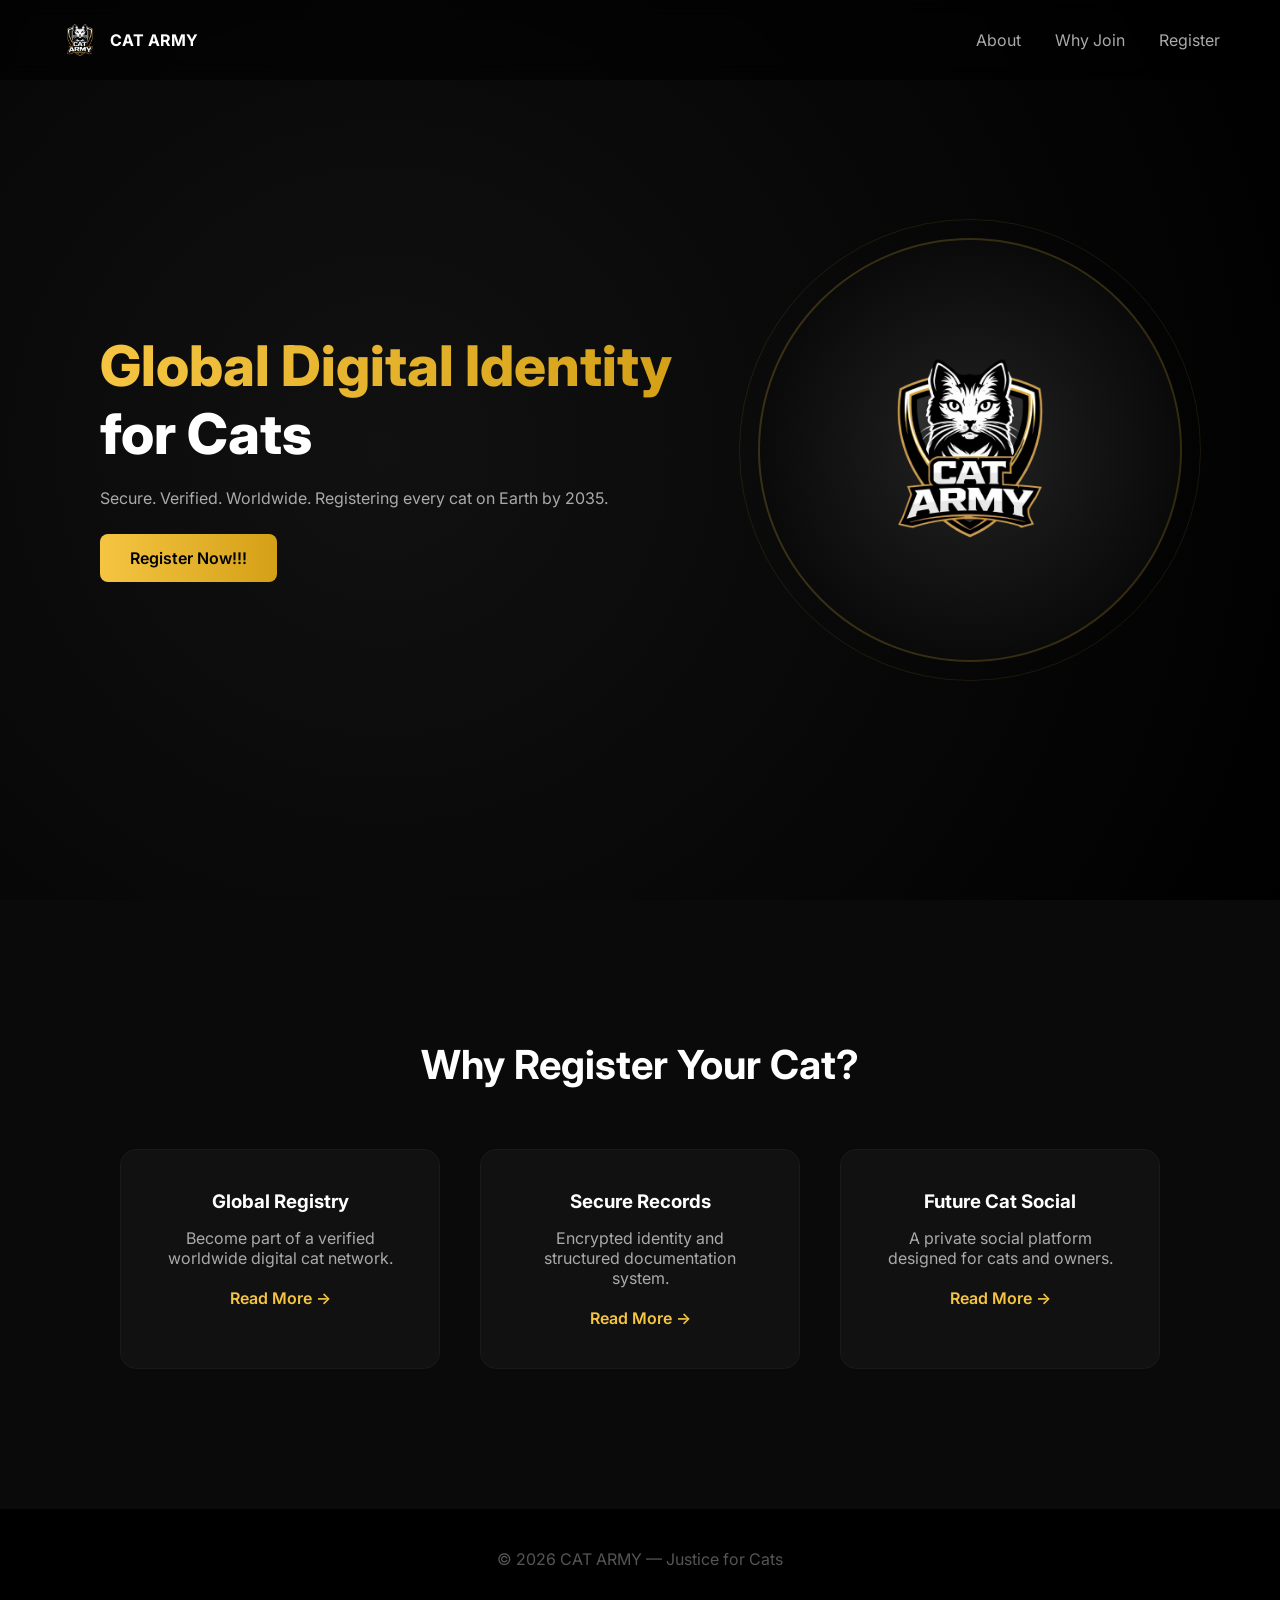
==== commit bc92b804: "index.html" ====
--- a/index.html
+++ b/index.html
@@ -38,7 +38,7 @@
             Registering every cat on Earth by 2035.
         </p>
 
-        <a href="#register" class="btn">Join The Army</a>
+        <a href="https://forms.gle/vBxjdcAimQDf6kmS7" class="btn">Register Now!!!</a>
     </div>
 
     <div class="hero-right">
--- a/style.css
+++ b/style.css
@@ -93,7 +93,7 @@
     box-shadow:0 15px 30px rgba(245,197,66,0.4);
 }
 
-/* CIRCLE ANIMATION */
+/* CIRCLE */
 .hero-right{
     position:relative;
 }
@@ -107,7 +107,6 @@
     align-items:center;
     justify-content:center;
     position:relative;
-    animation:rotate 20s linear infinite;
 }
 
 .circle::before{
@@ -120,14 +119,24 @@
     animation:pulse 3s ease-in-out infinite;
 }
 
+.circle::after{
+    content:"";
+    position:absolute;
+    width:460px;
+    height:460px;
+    border-radius:50%;
+    border:1px solid rgba(245,197,66,0.1);
+    animation:rotate 20s linear infinite;
+}
+
 .floating-cat{
     width:220px;
     animation:float 4s ease-in-out infinite;
 }
 
-/* WHY SECTION */
+/* WHY */
 .why{
-    padding:120px 80px;
+    padding:140px 80px;
     text-align:center;
 }
 
